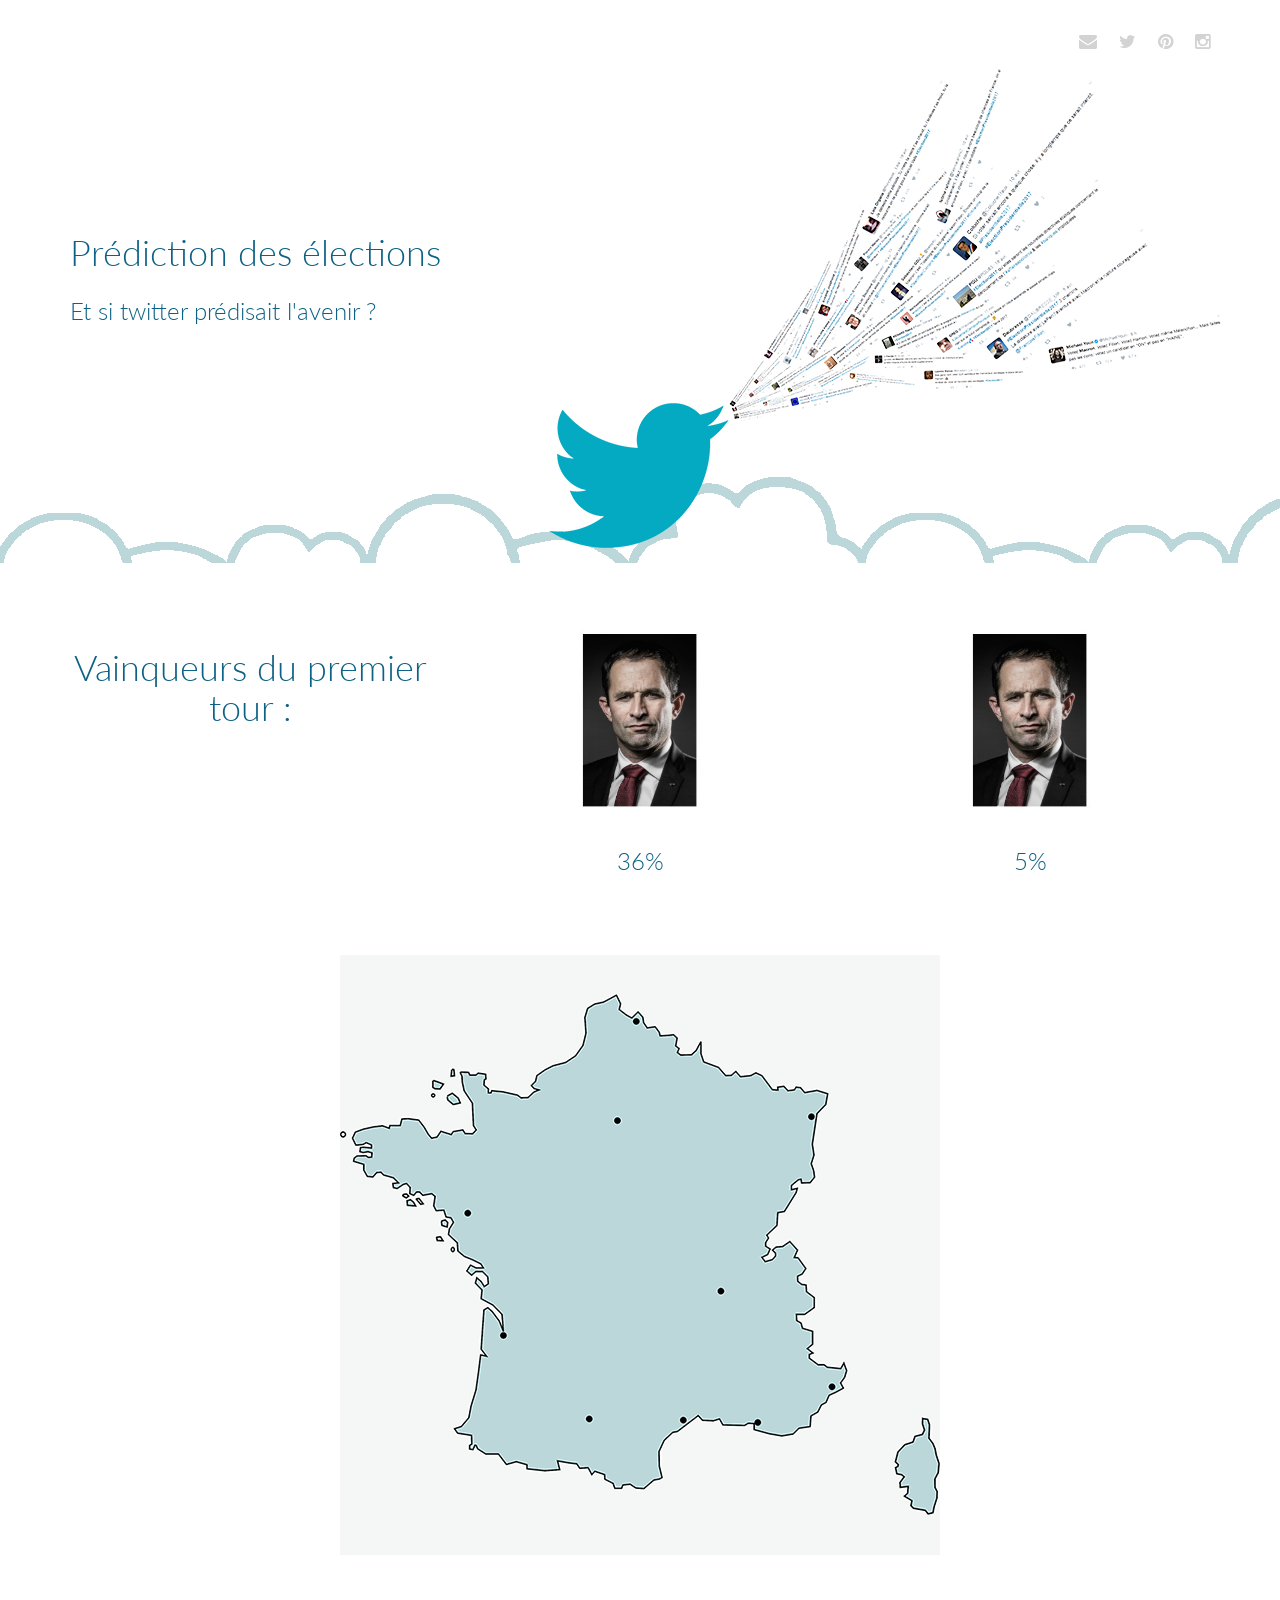
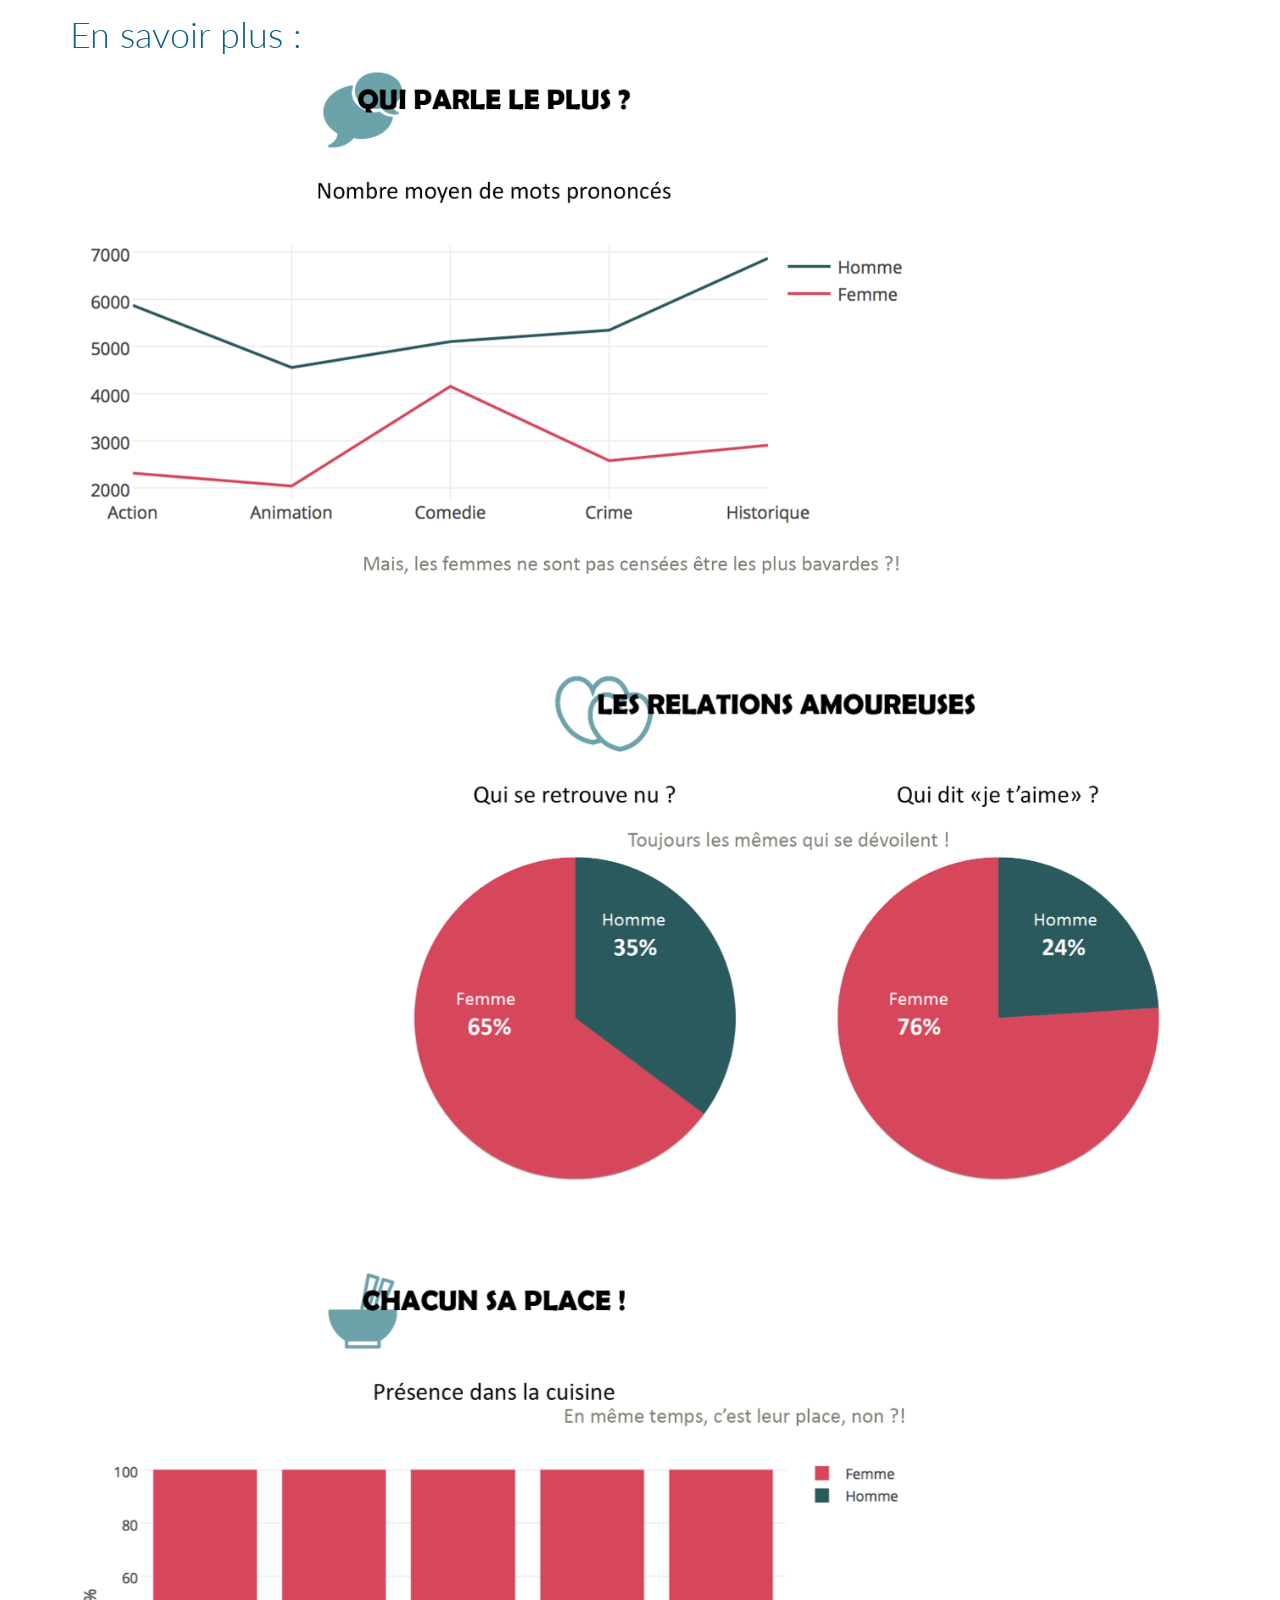
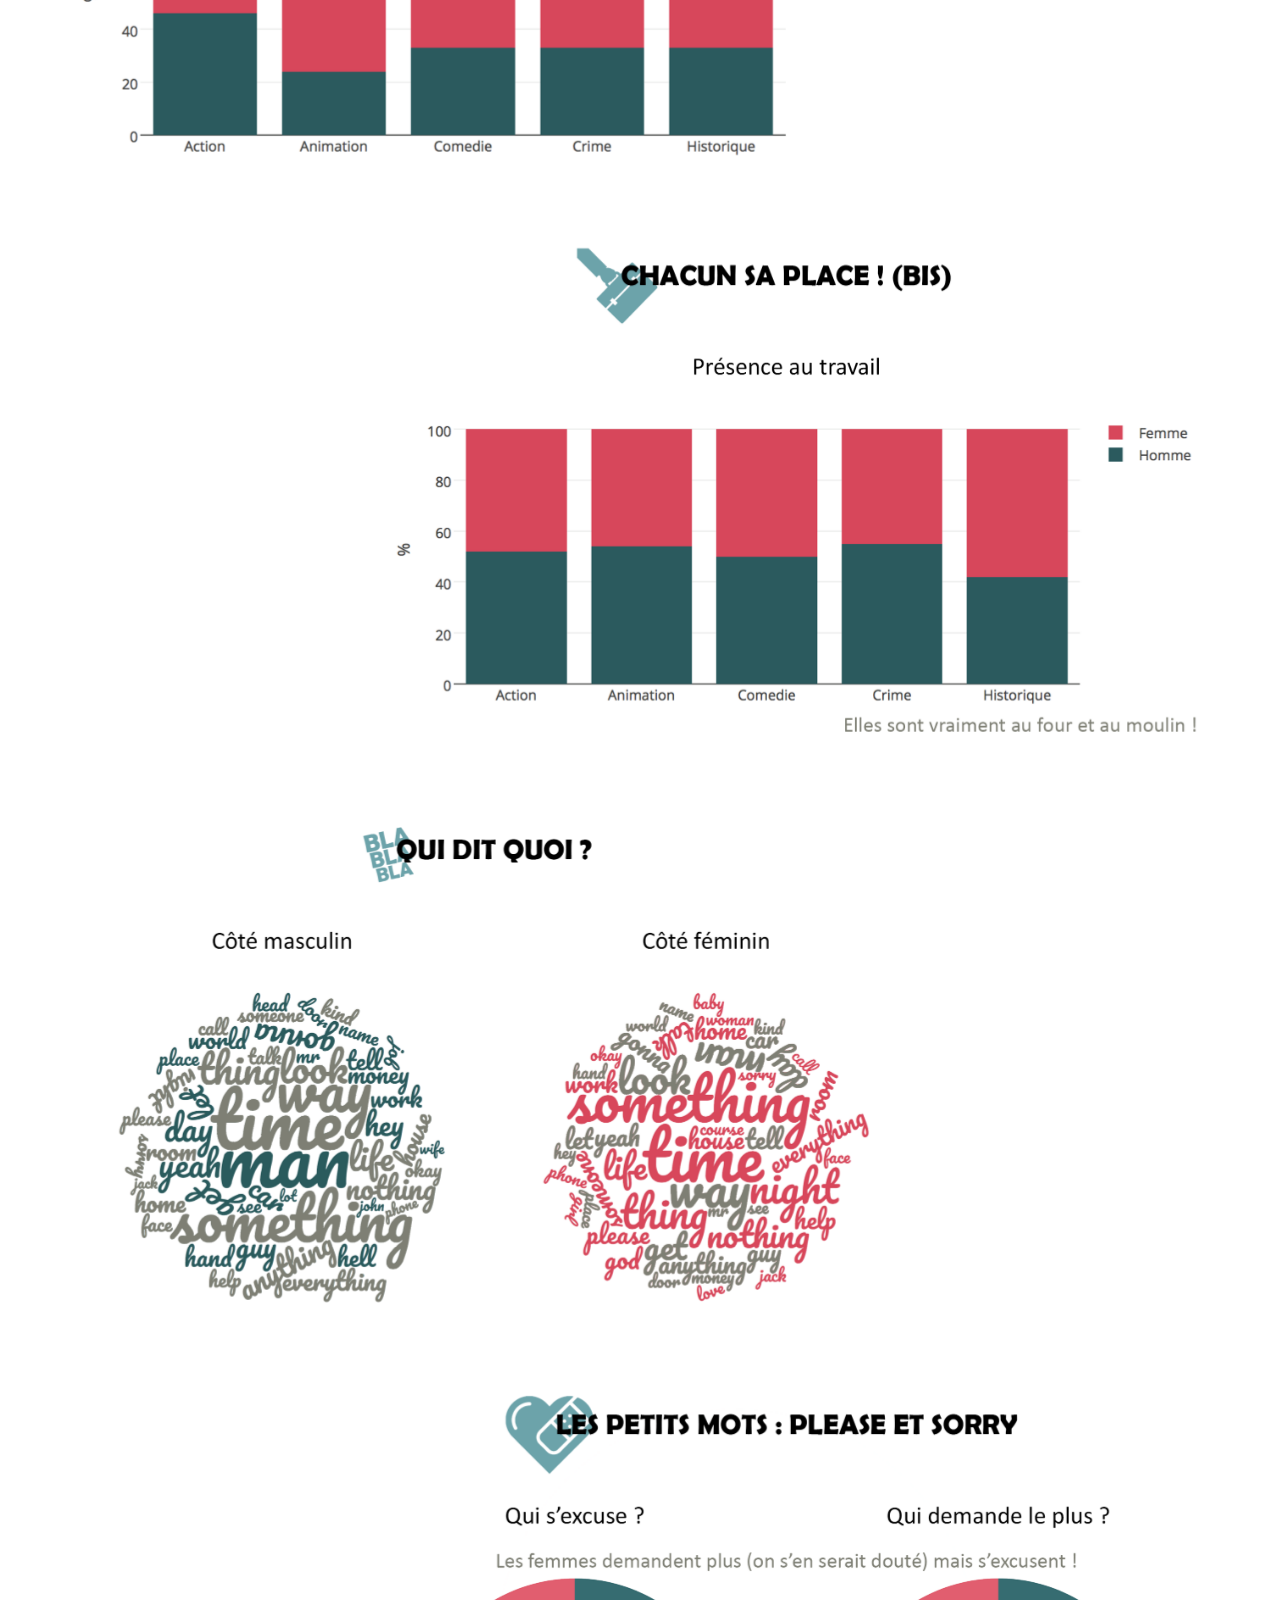
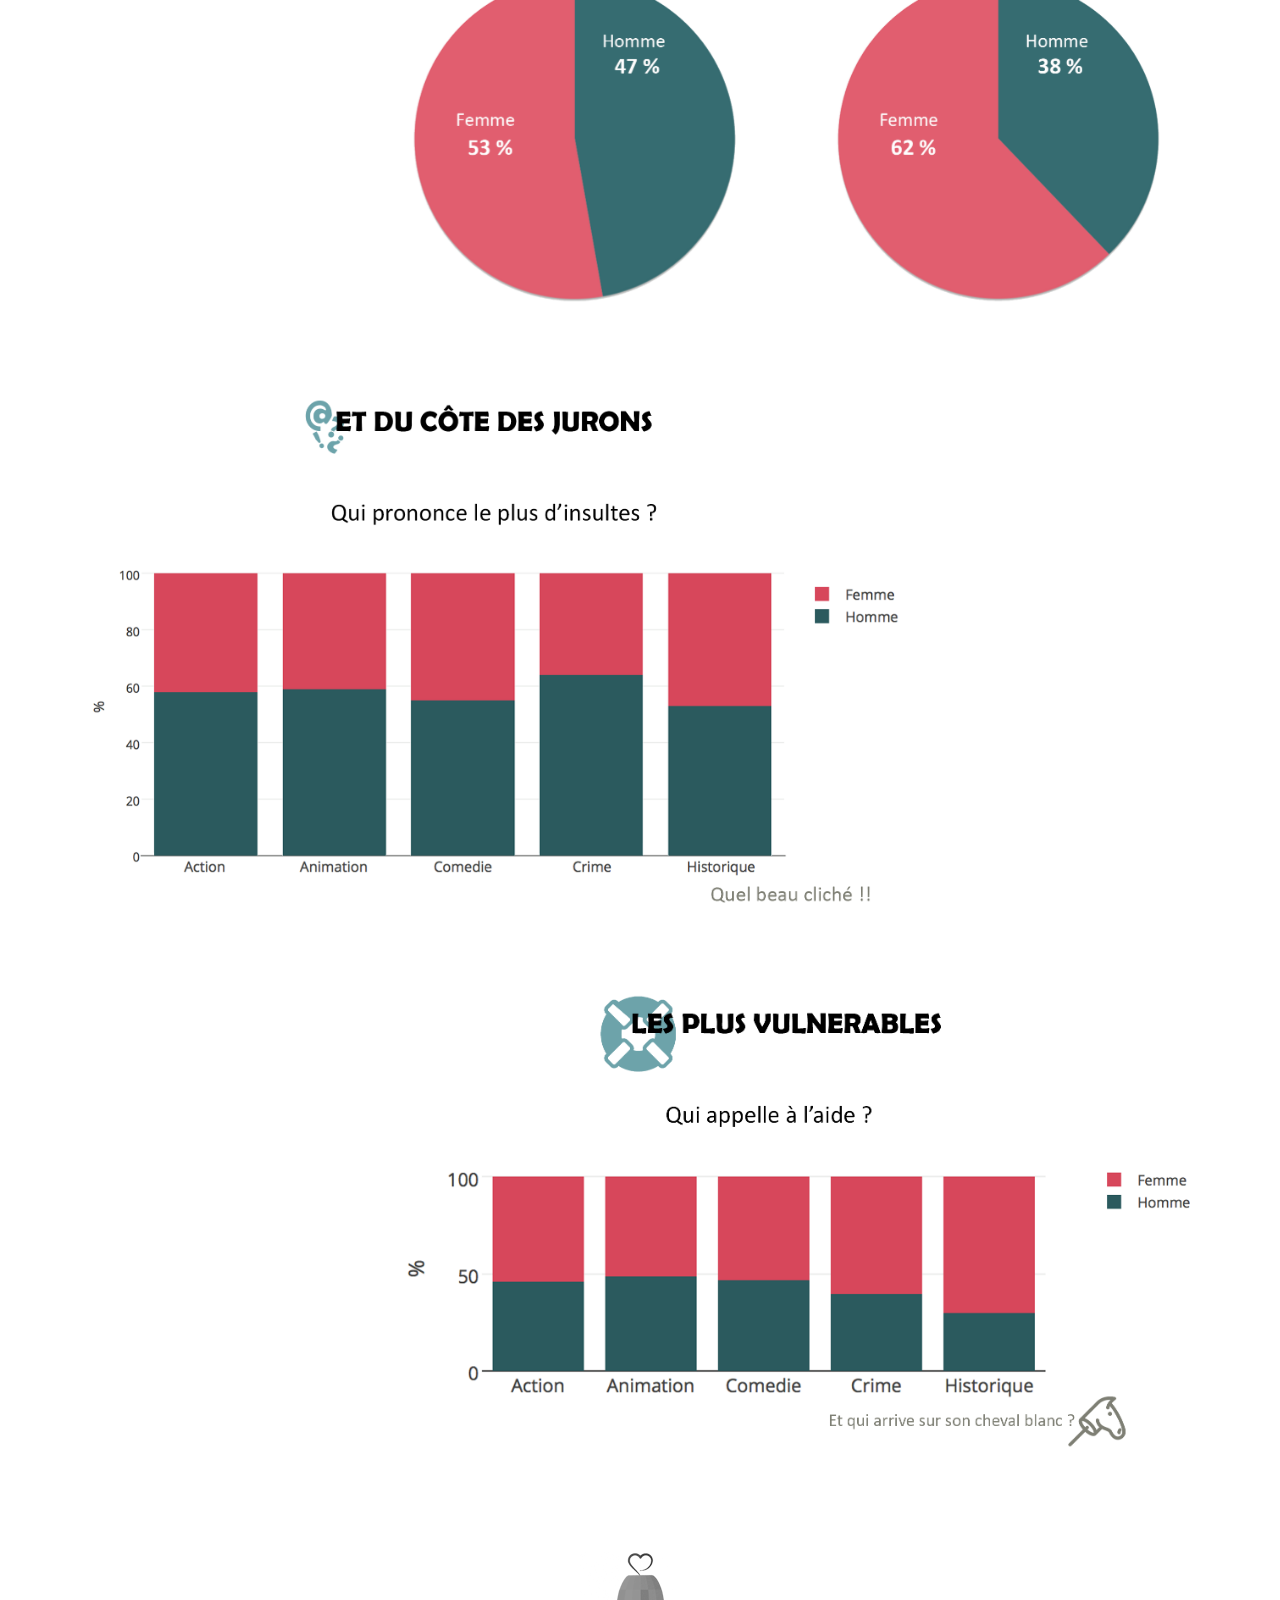
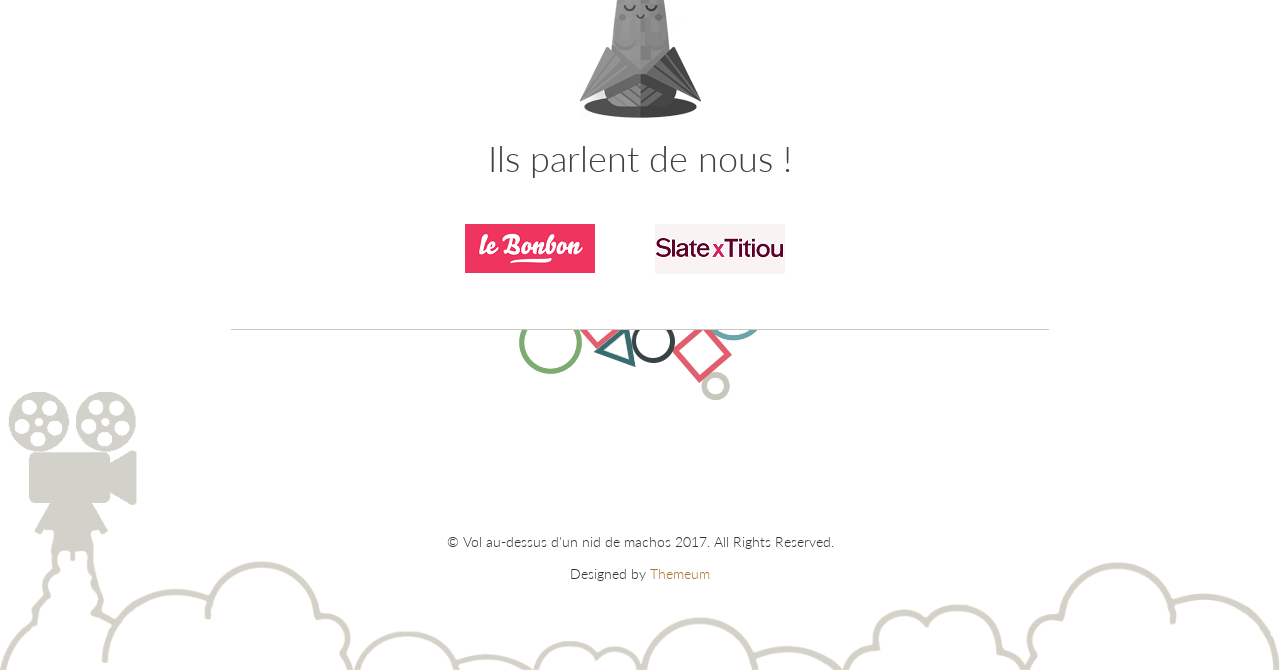
==== v0/Site web/index.html @ 703c54ed "je t'aime" ====
<!DOCTYPE html>
<script>
  (function(i,s,o,g,r,a,m){i['GoogleAnalyticsObject']=r;i[r]=i[r]||function(){
  (i[r].q=i[r].q||[]).push(arguments)},i[r].l=1*new Date();a=s.createElement(o),
  m=s.getElementsByTagName(o)[0];a.async=1;a.src=g;m.parentNode.insertBefore(a,m)
  })(window,document,'script','https://www.google-analytics.com/analytics.js','ga');

  ga('create', 'UA-96600873-1', 'auto');
  ga('send', 'pageview');

</script>

<html lang="en">
<head>
    <meta charset="utf-8">
    <meta name="viewport" content="width=device-width, initial-scale=1.0">
    <title>Vol au-dessus d'un nid de machos</title>
    <link href="css/bootstrap.min.css" rel="stylesheet">
    <link href="css/font-awesome.min.css" rel="stylesheet">
    <link href="css/animate.min.css" rel="stylesheet"> 
    <link href="css/lightbox.css" rel="stylesheet"> 
	<link href="css/main.css" rel="stylesheet">
	<link href="css/responsive.css" rel="stylesheet">
 
    <link rel="shortcut icon" href="images/ico/favicon2.ico">
    <link rel="apple-touch-icon-precomposed" sizes="144x144" href="images/ico/icone144.png">
    <link rel="apple-touch-icon-precomposed" sizes="114x114" href="images/ico/icone114.png">
    <link rel="apple-touch-icon-precomposed" sizes="72x72" href="images/ico/icone72.png">
    <link rel="apple-touch-icon-precomposed" href="images/ico/icone57.png">
</head>

<body>
    <?php include_once("analyticstracking.php") ?>
	<header id="header">
        <div class="container">
            <div class="row">
                <div class="col-sm-12 overflow">
                   <div class="social-icons pull-right">
                        <ul class="nav nav-pills">
                            <li><a href="mailto:volaudessusdunniddemachos@gmail.com"> <i class="fa fa-envelope"></i></a></li>
                            <li><a href="https://twitter.com/VolSurNidMachos"><i class="fa fa-twitter"></i></a></li>
                            <li><a href="https://fr.pinterest.com/volaudessusdunn/sexisme-au-cinéma/"><i class="fa fa-pinterest"></i></a></li>
                            <li><a href="https://www.instagram.com/niddemachos/?hl=fr"><i class="fa fa-instagram"></i></a></li>
                        </ul>
                    </div> 
                </div>
             </div>
        </div>      
        <div class="container">
            <div class="row">
                <div class="col-sm-12 text-center bottom-separator">
                    <!--img src="images/home/logo-titre-bleu.png" class="img-responsive inline" alt=""-->
                </div>
            </div>
        </div>
    </header>
    <!--/#header-->

    <section id="home-slider">
        <div class="container">
            <div class="main-slider">
                <div class="slide-text">
                    <h1>Prédiction des élections</h1>
                    <h2>Et si twitter prédisait l'avenir ?</h2>
                </div>
                <img src="images/home/slider/slide1/tweet.png" class="img-responsive slider-house" alt="slider image">
                <!--img src="images/home/slider/slide1/dialogue150_bleu_moyen_png.png" class="slider-sun" alt="slider image"-->
                <!--img src="images/home/slider/slide1/JBG1.png" class="slider-cycle" alt=""-->
            </div>
        </div>
        <div class="preloader"><i class="fa fa-sun-o fa-spin"></i></div>
    </section>
    <!--/#home-slider-->

    <section id="services">
        <div class="container">
            <div class="row">
                <div class="col-sm-4 text-center padding wow fadeIn" data-wow-duration="1000ms" data-wow-delay="600ms">
                    <div class="single-service">
                    	<h1>Vainqueurs du premier tour :</h1>
                    </div>
                </div>
                <div class="col-sm-4 text-center padding wow fadeIn" data-wow-duration="1000ms" data-wow-delay="600ms">
                    <div class="single-service">
                        <div class="wow scaleIn" data-wow-duration="500ms" data-wow-delay="600ms">
                            <img src="images/home/Hamon.png" alt="">
                        </div>
                        <h2>36%</h2>
                    </div>
                </div>

                <div class="col-sm-4 text-center padding wow fadeIn" data-wow-duration="1000ms" data-wow-delay="300ms">
                    <div class="single-service">
                        <div class="wow scaleIn" data-wow-duration="500ms" data-wow-delay="300ms">
                            <img src="images/home/Hamon.png" alt="">
                        </div>
                        <h2>5%</h2>
                    </div>
                </div>
            </div>
        </div>
    </section>
    <!--/#services-->

    <section id="action" class="responsive">
        <div class="vertical-center">
             <div class="container">
                <div class="row">
                    <div class="action take-tour">
                        <div class="col-sm-7 wow fadeInLeft" data-wow-duration="500ms" data-wow-delay="300ms">
                            <!--h1 class="title">Et ce n'est pas mieux du côté des Disney</h1-->
                        </div>
                        <div class="col-sm-12 text-center bottom-separator">
                            <img src="images/home/france.png" class="img-responsive inline" alt="">
                        </div>
                    </div>
                </div>
            </div>
        </div>
   </section>
    <!--/#action-->

    <section id="features">
        <div class="container">
            <div class="row">
                <div class="single-features">
                    <div class="col-sm-9 wow fadeInLeft" data-wow-duration="500ms" data-wow-delay="300ms">
                        <h1>En savoir plus :</h1>
                        <img src="images/home/graphe2-3.png" class="img-responsive" alt="">
                    </div>
                </div>
                <div class="single-features">
                    <div class="col-sm-9 col-sm-offset-3 align-right wow fadeInRight" data-wow-duration="500ms" data-wow-delay="300ms">
                        <img src="images/home/graphe3-3.png" class="img-responsive" alt="">
                    </div>
                </div>
                <div class="single-features">
                    <div class="col-sm-9 wow fadeInLeft" data-wow-duration="500ms" data-wow-delay="300ms">
                        <img src="images/home/graphe1-3.png" class="img-responsive" alt="">
                    </div>
                </div>
                <div class="single-features">
                    <div class="col-sm-9 col-sm-offset-3 align-right wow fadeInRight" data-wow-duration="500ms" data-wow-delay="300ms">
                        <img src="images/home/graphe5-3.png" class="img-responsive" alt="">
                    </div>
                </div>
                <div class="single-features">
                    <div class="col-sm-9 wow fadeInLeft" data-wow-duration="500ms" data-wow-delay="300ms">
                        <img src="images/home/graphe6-4.png" class="img-responsive" alt="">
                    </div>
                </div>
                <div class="single-features">
                    <div class="col-sm-9 col-sm-offset-3 align-right wow fadeInRight" data-wow-duration="500ms" data-wow-delay="300ms">
                        <img src="images/home/graphe8-3.png" class="img-responsive" alt="">
                    </div>
                </div>
                <div class="single-features">
                    <div class="col-sm-9 wow fadeInLeft" data-wow-duration="500ms" data-wow-delay="300ms">
                        <img src="images/home/graphe7-3.png" class="img-responsive" alt="">
                    </div>
                </div>
                <div class="single-features">
                    <div class="col-sm-9 col-sm-offset-3 align-right wow fadeInRight" data-wow-duration="500ms" data-wow-delay="300ms">
                        <img src="images/home/graphe4-3.png" class="img-responsive" alt="">
                    </div>
                </div>
            </div>
        </div>
    </section>
     <!--/#features-->

    <section id="clients">
        <div class="container">
            <div class="row">
                <div class="col-sm-12">
                    <div class="clients text-center wow fadeInUp" data-wow-duration="500ms" data-wow-delay="300ms">
                        <p><img src="images/home/clients.png" class="img-responsive" alt=""></p>
                        <h1 class="title">Ils parlent de nous !</h1>
                        </div>
                    <div class="clients-logo wow fadeIn" data-wow-duration="1000ms" data-wow-delay="600ms">
                        <div class="col-xs-3 col-sm-2 col-xs-offset-3 col-sm-offset-4">
                            <a href="https://www.lebonbon.fr/paris/societe/decryptage-de-films-quel-est-la-place-des-femmes-dans-le-cinema-7/"><img src="images/home/lebonbon.png" class="img-responsive" alt=""></a>
                        </div>
                        <div class="col-xs-3 col-sm-2 ">
                            <a href="http://mailchi.mp/slate/intentions-de-vote-pige-cons?e=6cb11c5fce"><img src="images/home/slate.png" class="img-responsive" alt=""></a>
                        </div>
                    </div>
                </div>
            </div>
        </div>
     </section>
    <!--/#clients-->

    <footer id="footer">
        <div class="container">
            <div class="row">
                <div class="col-sm-12 text-center bottom-separator">
                    <img src="images/home/under-2.png" class="img-responsive inline" alt="">
                </div>
                <div class="col-sm-12">
                    <div class="copyright-text text-center">
                        <p>&copy; Vol au-dessus d'un nid de machos 2017. All Rights Reserved.</p>
                        <p>Designed by <a target="_blank" href="http://www.themeum.com">Themeum</a></p>
                    </div>
                </div>
            </div>
        </div>
    </footer>
    <!--/#footer-->

    <script type="text/javascript" src="js/jquery.js"></script>
    <script type="text/javascript" src="js/bootstrap.min.js"></script>
    <script type="text/javascript" src="js/lightbox.min.js"></script>
    <script type="text/javascript" src="js/wow.min.js"></script>
    <script type="text/javascript" src="js/main.js"></script>   
</body>
</html>
---- v0/Site web/css/main.css ----
/*
  Theme Name: Triangle
  Theme Uri: http://www.themeum.com
  Author: Themeum
  Author Uri: http://www.themeum.com
  Description: Creative Site Template
  Version: 1.1
  */

  @import url(http://fonts.googleapis.com/css?family=Lato:100,300,400,700);
  @import url(http://fonts.googleapis.com/css?family=Open+Sans:300italic,400italic,600italic,700italic,400,300,600,700);
  @import url(http://fonts.googleapis.com/css?family=Noto+Sans:400,700);

  body {
    background: #fff;
    font-family: 'Lato', sans-serif;
    font-weight: 300;
    font-size: 14px;
    line-height: 22px;scaleIn
    color: #000;
  }

  html {
    height: 100%;
  }


  a{
    color:#a5732a;
  }

  a:hover {
    outline: none;
    text-decoration:none;
    color:#dab074;
  }

  a:focus {
    outline:none;
    outline-offset: 0;
  }

  a {
    -webkit-transition: 300ms;
    -moz-transition: 300ms;
    -o-transition: 300ms;
    transition: 300ms;
  }


  ul {
    list-style: none;
  }

  h1, h2, h3, h4, h5, h6 {
    font-family: 'Lato', sans-serif;
    font-weight: 300;
  }

  h1{
    color: #0D6184;
  }

  h2{
    font-size: 24px;
    color: #0D6184;
  }

  h3{
    font-size: 18px;
  }

  .overflow{
    overflow: hidden;
  }

  .uppercase{
    text-transform: uppercase;
  }

  .btn-common {
    font-size: 14px;
    color: #797979;
    border: 1px solid #dbb075;
    font-family: 'Open Sans', sans-serif;
    font-weight: 300;
    padding: 10px 25px;
  }

  #action .col-sm-9{
    position: absolute;

    top: 0;
    height: 100%;
    right: 0;
  }


  .btn-common:hover, 
  .btn-common:focus{
    outline: none;
    background: none;
    box-shadow: none;
    color: #d29948;
  }

  .align-right{
    text-align: right;
  }

  .inline{
    display: inline-block;
  }

  .padding{
    padding: 65px 0;
  }

  .padding-bottom{
    padding-bottom: 65px;
  }

  .padding-top{
    padding-top: 90px;
  }

  .padding-right{
    padding-right: 80px;
  }

  .padding-left{
    padding-left: 80px;
  }

  .margin-bottom{
    margin-bottom: 35px;
  }

  .carousel-indicators.visible-xs {
    height: 20px;
    margin: 0;
    padding: 0;
    position: absolute;
    top: -35px;
    width: 100%;
    left: 0;
  }

  .carousel-indicators.visible-xs li {
    border-color: #D29948;
    border-width: 2px;
    height: 12px;
    margin: 0 5px 0 0;
    width: 12px;
  }

  .carousel-indicators.visible-xs li.active {
    background: rgba(210, 153, 72, 0.7);
  }




/*************************
*******Header******
**************************/


#header{
  margin-bottom: 0;
  padding: 30px 0 60px 0;
}

#header .navbar-inverse .container{
  position: relative;
}

.search{
  position: absolute;
  top: 20px;
  right: 0;
  z-index: 1;
}

.search i{
  color: #dbb075;
  cursor: pointer;
  position: absolute;
  right: 10px;
  top: 2px;
}

.field-toggle{
  position: relative;
  top: 30px;
  right: 15px;
  display: none;
  height: 50px;
}

.search-form{
  padding-left: 10px;
  height: 40px;
  font-size: 18px;
  color: #818285;
  font-weight: 300;
  outline: none;
  border: 1px solid #dbb075;
  margin-top: 20px;
  border-radius: 4px;
}

.social-icons ul li{
  padding: 0 10px;

}

.social-icons ul li:last-child{
  padding-right: 0;

}

.social-icons ul li a{
  font-size: 18px;
  color: #d3d3d3;
  padding: 0;
}

.social-icons ul li a:hover,
.social-icons ul li a:focus{
  color:#dbb075;
  background: none;
}

#header .navbar {
  background: #fff;
  border: 0;
  margin-bottom: 0;
}

#header .navbar-toggle{
  margin-top: 20px;
}

#header .navbar-brand{
  padding: 0;
  margin-left: 0;
}

#header .navbar-brand h1{
  padding: 0;
  margin: 0;
}

#header .navbar-nav.navbar-right >li:last-child{
  margin-right: 20px;
}

#header .navbar-nav.navbar-right >li a {
  color: #000;
  font-size: 12px;
  padding: 20px;
  text-transform: uppercase;
  font-weight: 300;
}

#header .navbar-inverse .navbar-nav  li.active > a,  
#header .navbar-inverse .navbar-nav  li.active > a:focus, 
#header .navbar-nav.navbar-right li > a:hover,
.navbar-inverse .navbar-nav > .open > a {
  background-color: inherit;
  border: 0;
  color: #d29948;
}

#header .navbar-inverse .navbar-nav  li a:hover{
  color: #d29948;
}


/*Dropdown menu*/

ul.sub-menu {
  display: none;
  list-style: none;
  padding: 0;
  margin: 0;
}

#header .navbar-nav li ul.sub-menu li a {
  color: #818285;
  padding: 5px 0;
  font-size: 13px;
  display: block;
  text-transform: capitalize;
}

#header .navbar-nav li ul.sub-menu li .active{
  background: #fef7ee;
  color: #d29948;
  position: relative;
}

#header .navbar-nav li ul.sub-menu li .active i{
  position: absolute;
  font-size: 56px;
  top: -13px;
  color: #dab074;
}

#header .navbar-nav li ul.sub-menu li .active .fa-angle-right{
  left: -3px;
}

#header .navbar-nav li ul.sub-menu li .active .fa-angle-left{
  right: -3px;
}


#header .navbar-nav li ul.sub-menu li a:hover,
#header .navbar-nav li ul.sub-menu li a:focus{
  background: #fef7ee;
  color: #d29948;
}

.fa-angle-down{
  padding-left: 5px; 
}

.scaleIn {
  -webkit-animation-name: scaleIn;
  animation-name: scaleIn;
}

@-webkit-keyframes scaleIn {
  0% {
    opacity: 0;
    -webkit-transform: scale(0);
    transform: scale(0);
  }

  100% {
    opacity: 1;
    -webkit-transform: scale(1);
    transform: scale(1);
  }
}

@keyframes scaleIn {
  0% {
    opacity: 0;
    -webkit-transform: scale(0);
    -ms-transform: scale(0);
    transform: scale(0);
  }

  100% {
    opacity: 1;
    -webkit-transform: scale(1);
    -ms-transform: scale(1);
    transform: scale(1);
  }
}


/*************************
*******Footer******
**************************/

#footer {
  padding-bottom: 75px;
  background-image: url(../images/home/footer-film-gris.png);
  background-repeat: repeat-x;
  background-position: bottom;
  background-size: contain;
}

#footer h1{
  margin-bottom: 65px;
  margin-top: 36px;
}

#footer .bottom-separator {
  margin-bottom: 60px;
}

#message {
  height: 110px;
  resize: none;
}

.bottom > h2 {
  margin-top: 0;
  margin-bottom: 26px;
}

.bottom .media-body h3 {
  margin-top: 0;
  padding-left: 25px;
}

.bottom .media-body h3 a{
  color: #d99c4e;
}

.testimonial .media{
  margin-top: 0;
  margin-bottom: 25px;
}

.testimonial .media>.pull-left{
  margin-right: 25px;
}

.testimonial .media>.pull-left img{
  margin-top: 6px;
}

.testimonial .media .media-body blockquote{
  padding-left: 25px;
  padding-right: 30px;
  position: relative;
  border-left: 0;
  margin-bottom: 0;
}

.testimonial .media .media-body blockquote:before{
  position: absolute;
  left: 5px;
  top: 8px;
  content: '"';
  font-size: 40px;
  color: #d99c4e;
  font-family: 'Noto Sans', sans-serif;
  transform:rotate(180deg);
  -ms-transform:rotate(180deg); /* IE 9 */
  -webkit-transform: rotate(180deg); /* Opera, Chrome, and Safari */
  line-height: 0;
}

.testimonial .media .media-body blockquote:after{
  position: absolute;
  right: 30px;
  bottom: 14px;
  content: '"';
  font-size: 40px;
  color: #d99c4e;
  font-family: 'Noto Sans', sans-serif;
  line-height: 0;
}

.bottom > address {
  line-height: 22px;
  margin-bottom: 40px;
}

.form-control {
  border: 1px solid #d99c4e;
  font-weight: 300;
  outline: none;
  box-shadow: none;
  height: 40px;
}

.form-control:hover, 
.form-control:focus{
  border-color: #d29948;
  outline: none;
  box-shadow: none;
}

.btn-submit {
  width: 100%;
  background-color: #d89b4e;
  color: #fff;
  font-size: 14px;
  font-weight: 300;
  letter-spacing: 5px;
  text-transform: uppercase;
  border-radius: 3px;
  margin-top: 5px;
  border-bottom: 3px solid #a56617;
  box-shadow: none;
  padding: 10px;
}

.btn-submit:hover, 
.btn-submit:focus{
  color: #fff;
  outline: none;
  box-shadow: none;
  opacity: .8;
}

.copyright-text{
  margin-top: 70px;
}

/*************************
*******Home Page******
**************************/

#home-slider {
  background: url(../images/home/slider-bg.png) 0 100% repeat-x;
  position: relative;
}

#home-slider .main-slider {
  position: relative;
  height: 450px;
}

#home-slider .slide-text{
  position: absolute;
  top: 50px;
  left: 0;
  width: 620px;
}

.animate-in .slide-text {
  -webkit-animation: fadeInLeftBig 700ms cubic-bezier(0.190,1.000,0.220,1.000) 200ms both;
  animation: fadeInLeftBig 700ms cubic-bezier(0.190,1.000,0.220,1.000) 200ms both;
}

#home-slider .slider-house {
  position: absolute;
  right: -100px;
  bottom: 0;
}

.animate-in .slider-house {
  -webkit-animation: fadeInDown 700ms ease-in-out 200ms both;
  animation: fadeInDown 700ms ease-in-out 200ms both;
}

#home-slider .slider-circle1 {
  position: absolute;
  right: 430px;
  bottom: 210px;
}

.animate-in .slider-circle1 {
  -webkit-animation: bounceIn 500ms ease-in-out 900ms both;
  animation: bounceIn 500ms ease-in-out 900ms both;
}

#home-slider .slider-circle2 {
  position: absolute;
  right: 420px;
  bottom: 245px;
}

.animate-in .slider-circle2 {
  -webkit-animation: bounceIn 500ms ease-in-out 1100ms both;
  animation: bounceIn 500ms ease-in-out 1100ms both;
}

#home-slider .slider-cloud1 {
  position: absolute;
  right: 0px;
  bottom: 250px;
}

.animate-in .slider-cloud1 {
  -webkit-animation: bounceIn 500ms ease-in-out 1300ms both;
  animation: bounceIn 500ms ease-in-out 1300ms both;
}

#home-slider .slider-cloud2 {
  position: absolute;
  right: 0px;
  bottom: 330px;
}

.animate-in .slider-cloud2 {
  -webkit-animation: bounceIn 900ms ease-in-out 1500ms both;
  animation: bounceIn 500ms ease-in-out 1500ms both;
}

#home-slider .slider-cloud3 {
  position: absolute;
  right: 75px;
  bottom: 300px;
}

.animate-in .slider-cloud3 {
  -webkit-animation: bounceIn 500ms ease-in-out 1700ms both;
  animation: bounceIn 500ms ease-in-out 1700ms both;
}

#home-slider .slider-sun {
  position: absolute;
  right: 250px;
  bottom: 230px;
}

.animate-in .slider-sun {
  -webkit-animation: bounceIn 800ms ease-in-out 1900ms both;
  animation: bounceIn 800ms ease-in-out 1900ms both;
}

#home-slider .slider-cycle {
  position: absolute;
  right: 300px;
  bottom: 0;
}

.animate-in .slider-cycle {
  -webkit-animation: slideInLeft 4000ms cubic-bezier(0.190,1.000,0.220,1.000) 200ms both;
  animation: slideInLeft 4000ms cubic-bezier(0.190,1.000,0.220,1.000) 200ms both;
}

#home-slider h1{
  margin-top: 70px;
  margin-bottom: 25px;
}

#home-slider .btn-common {
  margin-top: 20px;
}

#home-slider .preloader {
  position: absolute;
  left: 0;
  top: 0;
  bottom: 0;
  right: 0;
  background: #fafafa;
  text-align: center;
}

#home-slider .preloader > i {
  font-size: 48px;
  height: 48px;
  line-height: 48px;
  color: #dbb075;
  position: absolute;
  left: 50%;
  margin-left: -24px;
  top: 50%;
  margin-top: -24px;
}

#services .main-services {
  position: relative;
  height: 450px;
}

#services .services-text{
  position: absolute;
  top: 50px;
  left: 0;
  width: 700px;
}

.animate-in .services-text {
  -webkit-animation: fadeInLeftBig 700ms cubic-bezier(0.190,1.000,0.220,1.000) 200ms both;
  animation: fadeInLeftBig 700ms cubic-bezier(0.190,1.000,0.220,1.000) 200ms both;
}

#action, 
#page-breadcrumb {
  background-image: url(../images/home/tour-bg-2.png);
  background-repeat: repeat-x;
  height: 155px;
  background-position: center;
  display: table;
  position: static;
  width: 100%;
}


.vertical-center{
  display: table-cell;
  vertical-align: middle;
  width: 100%;
  position: statice;
}


.sun{
  background-image: url(../images/home/tour-icon1.png);
  background-repeat: no-repeat;
  background-position: 100% bottom;
}


.single-service{
  overflow: hidden;
  display: block;
}

.single-service img {
  margin-bottom: 35px;
}

.single-service .fold {
  margin-bottom: 35px;
}

.single-service h2 {
  margin-top: 0;
  margin-bottom: 15px;
}

.single-service p {
  padding: 0 48px;
}

.action h1{
  margin-top: 0;
}

.action p{
  font-size: 18px;
  margin-bottom: 0;
  font-weight: 300;
}

.action .btn-common{
  margin-top: 55px;
  float: left;
}

.title {
  color: #404040;
  font-weight: 300;
}

.single-features {
  overflow: hidden;
  padding-top: 40px;
  padding-bottom: 40px;
}

.single-features:last-child {
  padding-bottom: 95px;
}

.single-features h2{
  margin-bottom: 15px;
}

#clients{
  padding-bottom: 45px;
}

.clients {
  margin-bottom: 45px;
}

.clients img {
  display: inline-block;
}

.clients-logo {
  overflow: hidden;
  margin-bottom: 10px;
}



/*************************
*******About Us Page******
**************************/

#action , 
#page-breadcrumb{
  position: relative;
}

#team {
  padding: 85px 0;
}

#team-carousel {
  margin-top: 80px;
}

#company-information .padding-top{
  padding-top: 105px;
  
}

.single-service img {
  height: 185px;
}

.tour-button {
  background-image: url(../images/home/cendrillon-2.png);
  height: 100%;
  background-repeat: no-repeat;
  position: absolute;
  width: 100%;
  left: 0;
  background-position: 300px 4px;
}

.team-single {
  position: relative;
}

.person-thumb {
  position: relative;
}

.social-profile {
  background: none repeat scroll 0 0 rgba(137, 97, 46, 0.8);
  display: none;
  height: 100%;
  position: absolute;
  text-align: center;
  top: 0;
  -webkit-transition: all 0.9s ease;
  -moz-transition: all 0.9s ease;
  -ms-transition: all 0.9s ease;
  -o-transition: all 0.9s ease;
  transition: all 0.9s ease;
  width: 100%;
}

.team-single:hover .social-profile{
  display: block;
  -webkit-animation: fadeInUp 400ms;
  animation: fadeInUp 400ms;
  -webkit-transition: all 0.9s ease;
  -moz-transition: all 0.9s ease;
  -ms-transition: all 0.9s ease;
  -o-transition: all 0.9s ease;
  transition: all 0.9s ease;
}

.social-profile .nav-pills {
  display: inline-block;
  margin-top: -26px;
  padding: 0;
  position: relative;
  top: 50%;
}

.social-profile .nav-pills li {
  display: inline-block;
  margin: 0 5px;
}

.social-profile .nav-pills li a {
  color: #fff;
  border: 1px solid #fff;
  width: 40px;
  height: 40px;
  line-height: 40px;
  text-align: center;
  padding: 0;
  border-radius: 40px;
  -webkit-transition: all 0.9s ease;
  transition: all 0.9s ease;
}

.social-profile .nav-pills li a:hover {
  color: #89612e;
  border-color: #89612e;
}

.person-info h2 {
  font-weight: 300;
  margin-bottom: 5px;
}

.person-info h3 {
  font-size: 16px;
  color: #686868;
  font-weight: 300;
  margin-top: 0;
  margin-bottom: 0;
}

.team-carousel-control {
  position: absolute;
  top: 36%;
  width: 13px;
  height: 16px;
  text-indent: -9999999px;
  -webkit-transition: all 0.9s ease;
  -moz-transition: all 0.9s ease;
  -ms-transition: all 0.9s ease;
  -o-transition: all 0.9s ease;
  transition: all 0.9s ease;
}

.right.team-carousel-control {
  right: -50px;
  background-image: url(../images/aboutus/right.png);
}

.left.team-carousel-control {
  left: -50px;
  background-image: url(../images/aboutus/left.png);
}

.team-carousel-control:hover{
  background-position: 0 -18px;
  -webkit-transition: all 0.5s ease 0s;
  -moz-transition: all 0.5s ease 0s;
  -ms-transition: all 0.5s ease 0s;
  -o-transition: all 0.5s ease 0s;
  transition:  all 0.5s ease 0s;
}

.count h1{
  font-size: 60px;
  color: #dab074;
}

.count h3{
  font-size: 16px;
}

.progress .progress-bar.six-sec-ease-in-out {
  -webkit-transition: width 1s ease-in-out;
  -moz-transition: width 1s ease-in-out;
  -ms-transition: width 1s ease-in-out;
  -o-transition: width 1s ease-in-out;
  transition:  width 1s ease-in-out;
}

.top-zero{
  margin-top: 0;
}

h3.top-zero{
  font-size: 20px;
}

#company-information .about-us h2{
  margin-bottom: 45px;
}

.single-skill h3{
  font-size: 16px;
}

.progress{
  height: 30px;
  box-shadow: none;
  -webkit-box-shadow: none;
}

.progress-bar{
  line-height: 30px;
  box-shadow: none;
  -webkit-box-shadow: none;
}

.progress-bar.progress-bar-primary{
  background: #dab074;
}



/*************************
*******Service Page******
**************************/
#recent-projects{
  padding: 85px 0;
}

.recent-projects .team-single{
  height: 355px;
}

.recent-projects p.padding-bottom{
  padding-bottom: 50px;
}

.choose{
  padding-top: 30px;
}

#company-information.choose .padding-top{
  padding-top: 78px;
}

#company-information h2{
  margin-bottom: 25px;
  margin-top: 0;
}

ul.elements{
  list-style: none;
  padding: 0;
  margin: 20px 0 0 0;
}

ul.elements li{
  margin: 6px 0;
}

ul.elements li > i{
  color: #d29948;
  display: inline-block;
  margin-right: 10px;
}

#company-information h1.margin-bottom{
  margin-bottom: 26px;
}

/*************************
*******Portfolio Default**
**************************/
.portfolio-single {
  position: relative;
}

.portfolio-thumb {
  position: relative;
}

.portfolio-thumb img {
  width: 100%;
}

.portfolio-single:hover .portfolio-view{
  display: block;
  -webkit-animation: fadeInUp 400ms;
  animation: fadeInUp 400ms;
}

#portfolio .row{
  margin-left: -10px;
  margin-right: -10px;
}

.portfolio-view{
  display: none;
  position: absolute;
  top: 0;
  height: 100%;
  background: rgba(137, 97, 46, 0.8);
  width: 100%;
  text-align: center;  
}

.portfolio-view .nav-pills {
  padding: 0;
  display: inline-block;
  margin-top: -26px;
  top: 50%;
  position: relative;
}

.portfolio-view .nav-pills li {
  display: inline-block;
  margin: 0 5px;
}

.portfolio-view .nav-pills li a {
  color: #fff;
  border: 1px solid #fff;
  width: 40px;
  height: 40px;
  line-height: 38px;
  text-align: center;
  padding: 0;
  border-radius: 40px;
  -webkit-animation: scaleIn 400ms linear 100ms both;
  animation: scaleIn 400ms linear 100ms both;
  -webkit-transition: all 0.9s ease;
  transition: all 0.9s ease;
}

.portfolio-view .nav-pills li a:hover {
  color: #89612e;
  border-color: #89612e;
  -webkit-transition: all 0.9s ease;
  transition: all 0.9s ease;
}

.portfolio-info {
  overflow: hidden;
  margin-bottom: 30px;
}

.portfolio-info h2 {
  font-size: 18px;
  margin: 15px 0 0;
}

.portfolio-filter {
  margin: 80px 0;
  padding: 0;
}

.portfolio-filter li {
  display: inline-block;
  position: relative;
}

.portfolio-filter li a {
  border-radius: 0;
  color: #686868;
  font-size: 18px;
  font-weight: 300;
  padding: 0 25px;
  text-transform: capitalize;
  border: none;
}

.portfolio-filter li .active{
  background: transparent;
  box-shadow: none;
  -webkit-box-shadow: none;
}

.portfolio-filter li a:hover, 
.portfolio-filter li a:focus,
.portfolio-filter li a.active {
  background: transparent;
  box-shadow: none;
  -webkit-box-shadow: none;
}

.portfolio-filter li a.active:before{
  position: absolute;

  content: "";
  left: 0;
  width: 13px;
  height: 16px;
  background: url(../images/portfolio/icon.png);
  top: 5px;
}

.portfolio-pagination{
  text-align: center;
  
  padding-top: 40px;
  padding-bottom: 90px;
}

.pagination li{
  display: inline-block;
  margin: 0 10px;
}

.pagination li a{
  color: #000;
  padding: 5px 10px;
  border-radius: 5px;
  border: 1px solid #fff;
}

.pagination li:first-child a{
  background: url(../images/portfolio/left.png);
  background-repeat: no-repeat;
  text-indent: -999999999px;
  background-position: center top 10px;
  width: 32px;
  height: 36px;
  border: none;
  -webkit-transition: 300ms;
  transition: 300ms;
}

.pagination li:first-child a:hover{
  background: url(../images/portfolio/left.png);
  background-position: center top -37px;
  background-repeat: no-repeat;
  -webkit-transition: 300ms;
  transition: 300ms;
}

.pagination li:last-child a{
  background: url(../images/portfolio/right.png);
  background-repeat: no-repeat;
  text-indent: -999999999px;
  background-position: center top 10px;
  width: 32px;
  height: 36px;
  border: none;
  -webkit-transition: 300ms;
  transition: 300ms;
}

.pagination li:last-child a:hover{
  background: url(../images/portfolio/right.png);
  background-position: center top -37px;
  background-repeat: no-repeat;
  -webkit-transition: 300ms;
  transition: 300ms;
}

.pagination li a:hover,
.pagination .active a,
.pagination .active a:hover,
.pagination .active a:focus{
  background: none;
  border-color: #cc9b59;
  color: #cc9b59;
}


/*****************************
Portfolio with right sidebar
*****************************/

.sidebar h3 {
  color: #404040;
  margin-top: 0;
  border-bottom: 3px solid #ececec;
  margin-bottom: 6px;
  padding-bottom: 8px;
}

.sidebar-item{
  margin-bottom: 48px;
}

.categories .navbar-stacked li {
  border-bottom: 1px solid #ececec;
}

.categories .navbar-stacked li:last-child {
  border-bottom: 0px solid #ececec;
}

.categories .navbar-stacked li a {
  font-size: 16px;
  color: #6a6a6a;
  padding: 8px 0;
  padding-left: 0;
}

.categories .navbar-stacked li a:hover{
  background: none;
  margin-left: 20px;
  color: #dab074;
  opacity: 1;
}

.categories .navbar-stacked li.active a{
  color: #dab074;
  padding-left: 20px;
}

.categories .navbar-stacked li.active a:before{
  position: absolute;
  content: "";
  border-color: transparent transparent transparent #dab074;
  border-width: 8px;
  border-style: solid;
  left: 0;
  top: 13px;
  margin-top: 0;
  z-index: 0;
  transition: all 0.3s ease 0s;
  -webkit-transition: all 0.3s ease 0s;
}

.categories .navbar-stacked li.active a:after {
  position: absolute;
  content: "";
  border-color: transparent transparent transparent #fff;
  border-width: 6px;
  border-style: solid;
  left: 0px;
  top: 15px;
  margin-top: 0;
  z-index: 1;
  transition: all 0.3s ease 0s;
  -webkit-transition: all 0.3s ease 0s;
}

.sidebar-item .media{
  border-bottom: 1px solid #ececec;
  padding-bottom: 10px;
  padding-top: 21px;
  margin-top: 0;
  transition: all 0.3s ease 0s;
  -webkit-transition: all 0.3s ease 0s;
}

.sidebar-item .media:last-child{
  border-bottom: 0px solid #ececec;  
  padding-bottom: 0; 
}

.sidebar-item .media:hover{
  border-left: 2px solid #dab074;
  padding-left: 5px;
  transition: all 0.3s ease 0s;
  -webkit-transition: all 0.3s ease 0s;
}

.sidebar-item .media:hover.media .media-body h4 a{
  color: #dab074;
  transition: all 0.3s ease 0s;
  -webkit-transition: all 0.3s ease 0s;
}

.sidebar-item .media .media-body h4 {
  margin-top: 0;
  margin-bottom: 8px;
}

.sidebar-item .media .media-body h4 a{
  color: #7d7d7d;
  font-size: 16px;
}

.sidebar-item .media .media-body p {
  color: #b4b4b4;
  font-size: 12px;
}

.tag-cloud .nav-pills{
  margin-top: 16px;
}

.tag-cloud .nav-pills li{
  margin: 0;
  margin-top: 6px;
  margin-right: 4px;
}

.tag-cloud .nav-pills li a{
  font-size: 14px;
  font-weight: 300;
  padding: 5px 15px;
  background: #bbbbbb;
  color: #fff;
  border-radius: 3px;
}

.tag-cloud .nav-pills li a:hover{
  background: #dab074;
}

.popular ul.gallery {
  margin: 0;
  padding: 0;
  list-style: none;
  margin: 10px -8px;
}

.popular ul.gallery li {
  display: block;
  width: 33.33%;
  float: left;
  padding: 8px;
}

.popular ul.gallery li a {
  display: block;
}

.popular ul.gallery li a img {
  width: 100%;
  transition: border-radius 300ms ease-in;
  -webkit-transition: border-radius 300ms ease-in;
}

.popular ul.gallery li a img:hover {
  border-radius: 60px;
}

/* Start: Recommended Isotope styles */

/**** Isotope Filtering ****/
.isotope-item {
  z-index: 2;
}

.isotope-hidden.isotope-item {
  pointer-events: none;
  z-index: 1;
}

/**** Isotope CSS3 transitions ****/

.isotope,
.isotope .isotope-item {
  -webkit-transition-duration: 0.8s;
  -moz-transition-duration: 0.8s;
  -ms-transition-duration: 0.8s;
  -o-transition-duration: 0.8s;
  transition-duration: 0.8s;
}

.isotope {
  -webkit-transition-property: height, width;
  -moz-transition-property: height, width;
  -ms-transition-property: height, width;
  -o-transition-property: height, width;
  transition-property: height, width;
}

.isotope .isotope-item {
  -webkit-transition-property: -webkit-transform, opacity;
  -moz-transition-property: -moz-transform, opacity;
  -ms-transition-property: -ms-transform, opacity;
  -o-transition-property: -o-transform, opacity;
  transition-property: transform, opacity;
}

/**** disabling Isotope CSS3 transitions ****/
.isotope.no-transition,
.isotope.no-transition .isotope-item,
.isotope .isotope-item.no-transition {
  -webkit-transition-duration: 0s;
  -moz-transition-duration: 0s;
  -ms-transition-duration: 0s;
  -o-transition-duration: 0s;
  transition-duration: 0s;
}





/*****************************
Blog Default
*****************************/

.single-blog.timeline {
  background: #FFFFFF;
  border: 1px solid #EEEEEE;
  border-bottom: 0;
  position: relative;
  padding-bottom: 0;
}

.timeline .post-content {
  padding: 20px 20px 0;
}

.post-thumb{
  margin: -1px -1px 0;
  position: relative;
  overflow: hidden;
}

.timeline .post-thumb img {
  width: 100%;
}

.post-thumb iframe{
  width: 100%;
  min-height: 270px;
  border: 0;
}

.post-overlay{
  position: absolute;
  top: 50%;
  display: none;
  width: 94px;
  height: 140px;
  margin-top: -70px;
  overflow: hidden;
}

.post-overlay span{
  position: absolute;
  left: 50%;
  bottom: 0; 
  margin-left: -60px;
  -webkit-animation: fadeInUp 400ms;
  animation: fadeInUp 400ms;
  z-index: 9;
}

.post-overlay span:before{
  position: absolute;
  bottom: 0;
  border-style: solid;
  border-width: 60px;
  content: "";
  border-color: transparent transparent #dab074 transparent;
  z-index: -1;
  cursor: initial;
}

.post-overlay span a{
  font-size: 30px;
  color: #fff;
  background: transparent;
  padding: 0; 
  margin-left: 50px;
}

.single-blog:hover .post-overlay{
  display: block;
  -webkit-animation: fadeIn 300ms;
  animation: fadeIn 300ms;
}

.timeline-divider{
  position: relative;
  padding-top: 50px;
}

.timeline-divider:before{
  position: absolute;
  top: 0;
  content: "";
  border-left-style: solid;
  border-left-width: 1px;
  height: 100%;
  border-left-color: #dab074;
  left: 50%;
  margin-left: -2px;
}

.timeline-blog .col-sm-6.padding-top{
  padding-top: 70px;
}

.post-content{
  padding: 20px 0;
}

.timeline-date .btn-common{
  font-size: 18px;
  color: #4a4a4a;
  font-weight: 300;
  border-radius: 0;
  padding: 17px 40px;
}

.arrow-right{
  position: relative;
}

.arrow-right:after{
  position: absolute;
  right: 1px;
  content: "";
  top: 15px;
  background: url(../images/blog/left.png);
  width: 43px;
  height: 54px;
}

.arrow-left{
  position: relative;
}

.arrow-left:before{
  position: absolute;
  left: -2px;
  content: "";
  top: 86px;
  background: url(../images/blog/right.png);
  width: 43px;
  height: 54px;
}

.post-title {
  margin-top: 0;
}

.post-title a,
.comments-number a{
  color: #686868;
}

.post-title a:hover,
.comments-number a:hover{
  color: #dab074;
}

.post-content .post-author{
  margin-top: 0;
  
}

.post-content  .post-author a{
  font-weight: 300;
  font-size: 14px;
}

a.read-more{
  color: #a5732a;
  font-weight: 300;
}

a.read-more:hover{
  opacity: .8;
}

.post-bottom{
  border-top: 1px solid #eeeeee;
  padding-top: 10px;
  margin-top: 20px;
  margin: 20px -20px 0;
  padding: 20px 20px 0;
}


/*****************************
Blog with right sidebar
*****************************/

.single-blog{
  padding-bottom: 30px;
}

.single-blog .post-bottom{
  border-bottom: 1px solid #eeeeee;
  padding-top: 10px;
  padding-bottom: 10px;
}

.single-blog .post-overlay span{
  left: 0;
  top: 0;
  margin-left: 0;
  width: 94px;
  height: 140px;
  background: url(../images/blog/blog-arrow.png);
  -webkit-animation: fadeInLeft 400ms;
  animation: fadeInLeft 400ms;
}

.single-blog .post-overlay span a{
  margin-left: 8px;
  font-weight: 700;
  font-size: 36px;
  line-height: 18px;
  position: absolute;
  top: 50px;
}

.single-blog .post-overlay span a small{
  font-size: 16px;
  font-weight: 300;
  margin-left: 5px;
}

.single-blog .post-overlay span:before{
  border-color: transparent;
  border-width: 0;
}

.post-nav{
  margin:0;
  padding: 0;
}

.post-nav li a{
  padding: 0;
  text-align: left;
}

.post-nav li a i{
  color: #dab074;
  margin-right: 8px;
}

.post-nav li a:hover{
  background: none;
}

.blog-padding-right{
  padding-right:35px;
}

.blog-pagination {
  text-align: center;
  padding-top: 10px;
  padding-bottom: 55px;
}

/*****************************
Blog with right sidebar
*****************************/

.masonery_area .single-blog{}
.masonery_area .single-blog .post-thumb{
  height: auto;
}

.masonery_area .single-blog .post-title{
  margin-top: 5px;
}

.masonery_area .single-blog .post-title a{
  font-size: 20px;
}

.masonery_area .single-blog .post-thumb img{
  height:auto;
}

.masonery_area .single-blog .post-bottom{
  border-top:0;
  padding-top:0;
  margin-top:15px;
}



/*****************************
Blog Details
*****************************/

.navbar-nav.post-nav li{
  margin-right: 60px;
}

.single-blog.blog-details .post-content{
  padding-top: 30px;
}

.single-blog.blog-details .post-bottom{
  margin-top: 55px;
}

.single-blog-wrapper{
  position: relative;
}

.blog-share{
  margin-top: 40px;
  display: inline-block;
  padding: 0;
}

span.stMainServices,
span.stButton_gradient, 
.stButton .chicklets{
  height:24px !important;
}

.author-profile.padding{
  padding-top:50px;
}

.author-profile .col-sm-2 img{
  width: 100%;
  border-left: 3px solid #dab074;
}

.author-profile h3{
  margin-top:0;
  color: #3a424c;
}

.author-profile p{
  color: #3a424c;
  font-weight: 400;
}

.author-profile span a{
  color: #a5732a;
}

.response-area{
  border-bottom: 0;
}

.response-area h2{
  margin-top: 0;
  
  margin-bottom: 0;
  border-bottom: 0;
  padding-bottom: 20px;
}

.post-comment{
  padding-left: 70px;
  padding-top: 36px;
  border-top: 1px solid #f1e8dd;
}

.post-comment .pull-left img{
  margin-right: 60px;
  border-left: 3px solid #dab074;
}

.post-comment .media-body{
  padding-top: 6px;
  border-bottom: 0;
  padding-bottom: 50px;
}

.post-comment .media-body p{
  margin-top:10px;
}

.post-comment .media-body span i{
  color: #a5732a;
  margin-right: 10px;
}

.post-comment .media-body span a{
  color: #a5732a;
  font-weight: 700;
}

.post-comment .media-body .post-nav li a{
  font-weight: 300;
}

.parrent .media-list{
  margin-left: 190px;
}

.parrent .post-comment{
  padding-left: 0;
  margin-left: 70px;
}


/****************************
********* Contact Us*********
*****************************/
#map-section {
  margin-top: 50px;
  margin-bottom: 50px;
  position: relative;
}

#gmap {
  height: 350px;
}

.get-in-touch img {
  margin-top: 35px;
  margin-bottom: 32px;
}

.get-in-touch p {
  font-size: 18px;
  font-weight: 300;
}

#map-section .contact-info {
  position: absolute;
  background-color: #fff;
  right: 0;
  top: 0;
  width: 33%;
  height: 100%;
  padding:25px 50px;
  opacity: 0.9
}

#map-section .contact-info h2, 
#map-section address a:hover {
  color: #a5732a
}

#contact-form #message{
  resize:none;
}

#contact-form .btn-submit {
  width: 28%;
  margin: 5px auto;
}

.corporate-info .corporate-address {
  background-image: url("../images/contact-bg.png");
  background-position: left top;
  background-repeat: no-repeat;
  overflow: hidden;
  padding-bottom: 50px;
}

.corporate-info .corporate-address address {
  background-image: url("../images/icon-map.png");
  background-position: left top;
  background-repeat: no-repeat;
  padding-left: 40px;
}


/****************************
****** Price-table CSS*******
*****************************/

#price-table {
  margin-top: 88px;
  margin-bottom: 90px;
}

.single-price ul {
  padding: 0;
  margin: 0;
  list-style: none;
}

.table-heading {
  background-color: transparent !important;
  color: #FFFFFF !important;
  overflow: hidden;
  padding: 0 !important;
  text-align: center;
}

.single-price .plan-name { 
  background-color: #D4D4D4;
  color: #696969;
  font-size: 20px;
  margin-bottom: 0;
  padding: 10px 0;
  text-transform: capitalize;
}

.single-price .plan-price { 
  color: #696969;
  float: none;
  font-size: 14px;
  height: 110px;
  margin-bottom: 15px;
  overflow: hidden;
  position: relative;
  z-index: 5;
  padding-top: 15px;
}


.plan-price .dollar-sign {
  font-size: 18px;
}

.plan-price .price {
  font-size: 24px;
}

.plan-price .month {
  display: block;
  margin-top: -6px;
}

.single-price .plan-price:after {
  border-color: #c4c4c4 transparent transparent;
  border-style: solid;
  border-width: 110px;
  content: "";
  height: 0;
  left:50%;
  position: absolute;
  top: 0;
  width: 0;
  z-index: -1;
  margin-left: -110px;
}

.single-price ul li, 
.single-table ul li {
  padding: 12px 18px;
  background-color: #f7f7f7;
  margin-bottom: 5px;
  color: #696969;
}

.single-price ul li span, 
.single-table ul li span {
  float: right;
}

.single-price .btn-buynow {
  background-color: #c4c4c4;
  border-radius: 0;
  color: #fff;
  padding: 12px;
  font-weight: 300;
  letter-spacing: 3px;
  text-transform: uppercase;
  display: block;
}

.single-price .btn-buynow:hover {
  background-color: #b4b3b3;
}

.highligh-table .plan-name {
  background-color: #b07b2c;
  color: #fff;
}

.highligh-table .plan-price {
  color: #fff;
}

.highligh-table .plan-price:after {
  border-color: #a56d1a transparent transparent;
}

.highligh-table .btn-buynow {
  background-color: #a5732a;
}

.highligh-table .btn-buynow:hover {
  background-color: #976a28;
}


#price-table2 {
  margin-bottom: 180px;
}

.table-header {
  background-color: #C4C4C4;
  overflow: hidden;
  padding:20px;
}

.single-table {
  position: relative;
  padding-top: 60px;
}

.single-table:before {
  border-color: transparent transparent #b5b5b5;
  border-style: solid;
  border-width: 0 130px 60px;
  content: "";
  height: 0;
  left: 0;
  position: absolute;
  top: 0;
  width: 100%;
}

.table-header h2 {
  color: #696969;
  float: left;
  font-size: 24px;
  margin-top: 7px;
}

.table-header .plan-price {
  float: right;
  margin: 0;
  overflow: hidden;
  padding-top: 1px;
}

.single-table .btn-signup {
  display: block;
  text-align: center;
  position:relative;
  z-index:1
}

.single-table ul {
  margin: 0;
  padding: 0;
}

.single-table .btn-signup:after {
  content: "";
  position: absolute;
  border-color: #c4c4c4 transparent transparent;
  border-style: solid;
  border-width: 78px 130px 0;  
  height: 0;
  left: 0; 
  top: -1px;
  width: 100%;
  z-index: -1;
}

.single-table .btn-signup a {
  color: #696969;
  display: inline-block;
  overflow: hidden;
  padding: 20px 0 0 0;
  text-transform: uppercase;
  letter-spacing: 3px;
}

.single-table .btn-signup:hover a {
  color: #fff;
}

.single-table .btn-signup:hover.btn-signup:after{
  border-color: #b3b2b2 transparent transparent;
}

.single-table.highligh-table .table-header {
  background-color: #b07b2c
}

.highligh-table .btn-signup a, 
.highligh-table .table-header h2 {
  color: #fff;
}

.highligh-table .btn-signup.btn-signup:hover:after {

  border-color: #a07028 transparent transparent;
}

.highligh-table .btn-signup:after {
  border-color: #b07b2c transparent transparent;
}

.highligh-table:before {
  border-color:transparent transparent #a56d1a;
}


/*************************
********404 page CSS******
**************************/

#error-page {
  display: table;
  height: 100%;
  min-height: 100%;
  width: 100%;
  color: #686868;
  font-size: 18px;
  font-weight: 300;
  padding: 100px 0;
}

#error-page .container-fluid {
  overflow: hidden;
}

.error-page-inner {
  display: table-cell;
  vertical-align: middle;
}

.bg-404 {
  background-image: url("../images/home/tour-bg-2.png");
  background-repeat: repeat-x;
  background-position: center top;
}

.error-image {
  display: inline-block;
  padding-top: 50px;
  padding-bottom: 50px;
}

.error-image img {
  width: 100%;
}

#error-page h2 {
  font-size:36px;
  text-transform: uppercase;
}

.btn-error {
  font-weight: 300;
  margin-top: 30px;
  padding:25px 55px;
  text-transform: uppercase;
  font-size: 16px;
  letter-spacing: 5px;
  background-color: transparent;
  border: 1px solid #cc9b59;
  margin-top: 50px;
  margin-bottom: 50px;
}

.btn-error:hover, .btn-error:focus  {
  background-color: #cc9b59;
  border-color:#cc9b59;
  color:#fff;
}

#error-page i, #coming-soon i {
  border: 1px solid #cc9b59;
  height: 40px;
  width: 40px;
  line-height: 40px;
  color: #cc9b59;
  font-size: 17px;
  margin:0 15px;
  border-radius: 50%;
  -webkit-transition: all 0.3s ease-in-out;
  -moz-transition: all 0.3s ease-in-out;
  -ms-transition: all 0.3s ease-in-out;
  -o-transition: all 0.3s ease-in-out;
  transition: all 0.3s ease-in-out;
}

#error-page i:hover, #coming-soon i:hover {
  background-color: #cc9b59;
  color: #fff;
  -webkit-transition: all 0.3s ease-in-out;
  -moz-transition: all 0.3s ease-in-out;
  -ms-transition: all 0.3s ease-in-out;
  -o-transition: all 0.3s ease-in-out;
  transition: all 0.3s ease-in-out;
}


/*************************
********404 page CSS******
**************************/

#error-page {
  display: table;
  height: 100%;
  min-height: 100%;
  width: 100%;
  color: #686868;
  font-size: 18px;
  font-weight: 300;
  padding: 100px 0;
}

#error-page .container-fluid {
  overflow: hidden;
}

.error-page-inner {
  display: table-cell;
  vertical-align: middle;
}

.bg-404 {
  background-image: url("../images/home/tour-bg-2.png");
  background-repeat: repeat-x;
  background-position: center top;
}

.error-image {
  display: inline-block;
  padding-top: 50px;
  padding-bottom: 50px;
}

.error-image img {
  width: 100%;
}

#error-page h2 {
  font-size:36px;
  text-transform: uppercase;
}

.btn-error {
  font-weight: 300;
  margin-top: 30px;
  padding:25px 55px;
  text-transform: uppercase;
  font-size: 16px;
  letter-spacing: 5px;
  background-color: transparent;
  border: 1px solid #cc9b59;
  margin-top: 50px;
  margin-bottom: 50px;
}

.btn-error:hover, .btn-error:focus  {
  background-color: #cc9b59;
  border-color:#cc9b59;
  color:#fff;
}

#error-page i, #coming-soon i {
  border: 1px solid #cc9b59;
  height: 40px;
  width: 40px;
  line-height: 40px;
  color: #cc9b59;
  font-size: 17px;
  margin:0 15px;
  border-radius: 50%;
  -webkit-transition: all 0.3s ease-in-out;
  -moz-transition: all 0.3s ease-in-out;
  -ms-transition: all 0.3s ease-in-out;
  -o-transition: all 0.3s ease-in-out;
  transition: all 0.3s ease-in-out;
}

#error-page i:hover, #coming-soon i:hover {
  background-color: #cc9b59;
  color: #fff;
  -webkit-transition: all 0.3s ease-in-out;
  -moz-transition: all 0.3s ease-in-out;
  -ms-transition: all 0.3s ease-in-out;
  -o-transition: all 0.3s ease-in-out;
  transition: all 0.3s ease-in-out;
}

/*************************
******Coming Soon CSS*****
**************************/

.logo-image {
  display: block;
  text-align: center;
  margin-top: 80px;
  margin-bottom: 95px;
}

.logo-image img {
  display: inline-block;
}

#coming-soon {
  background-image: url("../images/home/tour-bg-2.png");
  background-position: center top;
  background-repeat: repeat-x;
  padding: 40px 0;
  overflow: hidden;
}

#coming-soon .social-link {
  margin-top: 35px;
}

.time-count {
  display: block;
  text-align: center;
}

.time-count ul {
  padding-left: 0;
}

#countdown {
  display: inline-block;
  margin-bottom: 100px;
  margin-top: 100px;
}


#countdown li {
  float: left;
  margin-right: 100px;  
  color: #757575;  
  font-weight: 300;
  font-size: 30px;
  position: relative;
  z-index:1;
  padding-top: 45px;
}

#countdown li:last-child {
  margin-right: 0;
  margin-left: 20px;
}

#countdown li span {
  display: block;
  font-size: 72px;
  margin-bottom: 25px;
}

#countdown li.angle-one:before {
  border-color: #D29948 rgba(0, 0, 0, 0) rgba(0, 0, 0, 0);
  border-style: solid;
  border-width: 250px 145px 0;
  content: "";
  left: -80px;
  position: absolute;
  top: -5px;
  z-index: -1;
}

#countdown li.angle-one:after{
  border-color: #fff rgba(0, 0, 0, 0) rgba(0, 0, 0, 0);
  border-style: solid;
  border-width: 236px 137px 0;
  content: "";
  left: -72px;
  position: absolute;
  top: 0;
  z-index:-1;
}

#countdown li.angle-two:before {
  border-color: rgba(0, 0, 0, 0) #a5732a rgba(0, 0, 0, 0) rgba(0, 0, 0, 0);
  border-style: solid;
  border-width: 250px 290px 0 0;
  content: "";
  left: -175px;
  position: absolute;
  top: -5px;
  z-index:-1;
  -moz-transform: skewX(30deg);
  -webkit-transform: skewX(30deg);
  -o-transform: skewX(30deg);
  -ms-transform: skewX(30deg);
  transform: skewX(30deg);
}

#countdown li.angle-two:after {
  border-color: rgba(0, 0, 0, 0) #fff rgba(0, 0, 0, 0) rgba(0, 0, 0, 0);
  border-style: solid;
  border-width: 235px 272px 0 0;
  content: "";
  left: -162px;
  position: absolute;
  top: 5px;
  z-index: -1;
  -moz-transform: skewX(30deg);
  -webkit-transform: skewX(30deg);
  -o-transform: skewX(30deg);
  -ms-transform: skewX(30deg);
  transform: skewX(30deg);
}

#countdown li.angle-two span{
  padding-top: 90px;
}

#countdown li.angle-one span.minutes, 
#countdown li.angle-one .minute {
  margin-left: 25px;
}


#subscribe {
  background-color: #565656;
  color: #FFFFFF;
  padding: 40px 0 50px;
}

#subscribe h2 {
  color: #fff;
  text-transform: uppercase;
}

#subscribe .fa-envelope-o {
  color: #dab074;
  margin-right: 5px;
}

#subscribe .form-control {
  background-color: transparent;
  height: 52px;
  color: #fff;
}

#newsletter {
  margin-top: 35px;
  position: relative;
}

#newsletter i {
  color: #DAB074;
  font-size: 36px;
  position: absolute;
  right: 12px;
  top: 7px;
}

.newsletter p {
  color: #919191;
  font-size: 12px;
  margin-top: 10px;
}

#coming-soon-footer {
  padding: 45px 0;
  line-height: 15px;
  overflow: hidden;
}

#coming-soon-footer a {
  color: #d89b4e;
}

#coming-soon-footer a:hover {
  color: #b38040
}

/*Shortcodes CSS*/
.bs-example{
  margin: 0 0 20px;
}

.panel-group{
  border: 1px solid #eee;
}
.panel-default{
  border: 0;
}
.panel-group .panel{
  border-radius: 0;
}
.panel-group .panel+.panel{
  margin-top: 0;
}

.panel-default>.panel-heading{
  background-color: transparent;
  border-top: 1px solid #eee;
}

.panel-group .panel-default:first-child>.panel-heading{
  border-top: 0;
}

.panel-default>.panel-heading+.panel-collapse .panel-body{
  border-top-color: #eee;
}


.nav-pills>li.active>a, .nav-pills>li.active>a:hover, .nav-pills>li.active>a:focus{
  background-color: #dab074;
}

.tab-content {
  padding-top: 20px;
}

/*Features*/
.feature-inner{
  text-align: center;
}
.icon-wrapper{
  display: inline-block;
  background-color: #d29948;
  color: #fff;
  padding: 25px;
  box-shadow: 0 0 0 5px rgba(0,0,0,.1) inset;
  -webkit-box-shadow: 0 0 0 5px rgba(0,0,0,.1) inset;
  border-radius: 100%;
  margin: 10px 0;
}
---- v0/Site web/css/responsive.css ----
@media only screen and (min-width : 768px) {
  .nav.navbar-nav > li:hover > ul.sub-menu{
    display: block;
    -webkit-animation: fadeInUp 400ms;
    animation: fadeInUp 400ms;
  }

  ul.sub-menu {
    position: absolute;
    top: 60px;
    left: 0;
    background: #fff;
    padding: 10px 0;
    width: 240px;
    box-shadow: none;
    display: none;
    z-index: 999;
    border: 1px solid #dab074;
  }

  #header .navbar-nav li ul.sub-menu li a {
    padding-left: 20px;
  }


}

/*md only*/
@media (min-width: 992px) and (max-width: 1199px) {
  .col-md-4.portfolio-item{
    width: 33%;
  }
}

/*sm only*/
@media (min-width: 768px) and (max-width: 991px) {
  .col-sm-4.portfolio-item{
    width: 33%;
  }
}

/* md */
@media only screen and (max-width : 1200px) {

  /*Pricing Table*/
  .single-price .plan-price:after {
    border-width:100px;
    margin-left:-100px;
  }

  .single-table .table-content {
    padding: 20px;
  }

  .table-header {
    padding: 0 10px 7px;
  }

  .single-table:before {
    border-width:0 106px 60px;
  }

  .single-table .btn-signup:after {
    border-width:78px 106px 0;
  }

}

/* sm */
@media only screen and (max-width : 992px) {

  h1{
    font-size: 25px;
  }

  #header .navbar-nav.navbar-right li {
    padding: 0;
  }

  #header .navbar-nav.navbar-right >li a {
    padding: 20px 10px;
  }

  #home-slider {
    margin-top: 30px;
  }

  #home-slider .main-slider {
    height: 250px;
  }

  #home-slider .slide-text {
    top: 0;
    width: 50%;
  }

  #home-slider h1 {
    margin-top: 0;
  }

  #home-slider .slider-house {
    width: 200px;
  }

  #home-slider .slider-circle1 {
    right: 295px;
    bottom: 140px;
    width: 20px;
  }

  #home-slider .slider-circle2 {
    right: 290px;
    bottom: 160px;
    width: 11px;
  }

  #home-slider .slider-cloud1 {
    right: 190px;
    bottom: 160px;
    width: 60px;
  }

  #home-slider .slider-cloud2 {
    right: 260px;
    bottom: 190px;
    width: 70px;
  }

  #home-slider .slider-cloud3 {
    right: 75px;
    bottom: 180px;
    width: 70px;
  }

  #home-slider .slider-sun {
    right: 170px;
    bottom: 210px;
    width: 60px
  }


  #home-slider .slider-cycle {
    right: 350px;
    bottom: 0;
    width: 140px;
  }
  
  /* truc à rajouter */
  #services {
    margin-top: 30px;
  }

  #services .main-services {
    height: 250px;
  }

  #services .services-text {
    top: 0;
    width: 50%;
  }

  #services h1 {
    margin-top: 0;
  }

/* xs */
@media only screen and (max-width : 768px) {

  h1{
    font-size: 22px;
  }

  h2{
    font-size:20px;
  }

  .padding{
    padding: 30px 0;
  }

  #header {
    padding-bottom: 40px;
    padding-top: 10px;
  }

  .social-icons.pull-right{
    float: left !important;
  }

  #header .navbar-inverse .navbar-toggle,
  #header .navbar-inverse .navbar-toggle:focus {
    border-color: #dbb075;
    margin-top: 15px;
    margin-right: 5px;
    outline: none;
  }

  .navbar-header .navbar-toggle .icon-bar {
    background-color: #DBB075;
  }

  #header .navbar-inverse .navbar-toggle:hover {
    background: #dbb075;
  }

  #header .navbar-inverse .navbar-toggle:hover .icon-bar {
    background: #fff;
  }
 
  .navbar-inverse .navbar-collapse,
  .navbar-inverse .navbar-form {
    border-top: 0;
  }

  .navbar.navbar-inverse {
    margin-top: 20px;
    padding-left: 15px;
    padding-right: 15px;
  }

  .social-icons ul li:first-child{
    padding-left: 0;
  }

  .search {
    top: -40px;
  }

  #header .navbar-nav.navbar-right li > a > i {
    display: inline-block;
    float: right;
    padding: 8px 10px 8px 30px
  }

  #header .navbar-nav.navbar-right li > a {
    padding: 10px 0;
  }

  #header .navbar-nav li ul.sub-menu li a {
    padding: 5px 10px;
  }

  #header .navbar-inverse .navbar-nav li.active > a, 
  #header .navbar-inverse .navbar-nav li.active > a:focus, 
  #header .navbar-nav.navbar-right li > a:hover {
    border: none;
  }

  #home-slider {
    margin: 50px 20px;
  }

  #home-slider .main-slider {
    height: 500px;
  }

  #home-slider .slide-text {
    top: 0;
    width: 100%;
    text-align: center;
  }

  #home-slider .slider-cloud2 {
    width: 100px;
  }

  /*Pricing Table*/
  .single-price, .single-table {
    margin-bottom: 45px;
  }

  .single-price .plan-price {
    height: 200px;
    padding-top: 25px;
  }

  .single-price .plan-price:after {
    border-width: 200px;
    margin-left: -200px;
  }

  .single-table:before {
    border-width: 0 225px 60px;
  }

  .single-table .btn-signup:after {
    border-width: 78px 225px 0;
  }

  .single-table .btn-signup a {
    padding: 15px;
  }


  #action.responsive{
    height: 255px;
  }

  .action.take-tour{
    margin-top: -95px;
  }

  .action.take-tour .col-sm-7{
    width: 100%;
    text-align: center;
  }

  .action.take-tour .col-sm-5{
    width: 100%;
    margin-top: 120px;
  }

  .single-features {
    padding-bottom: 0;
    padding-top: 30px;
  }

  .single-features img {
    margin-bottom: 25px;
  }


  .single-features {
    text-align: center;
  }

  .single-features * {
    display: inline-block;
    text-align: center;
  }
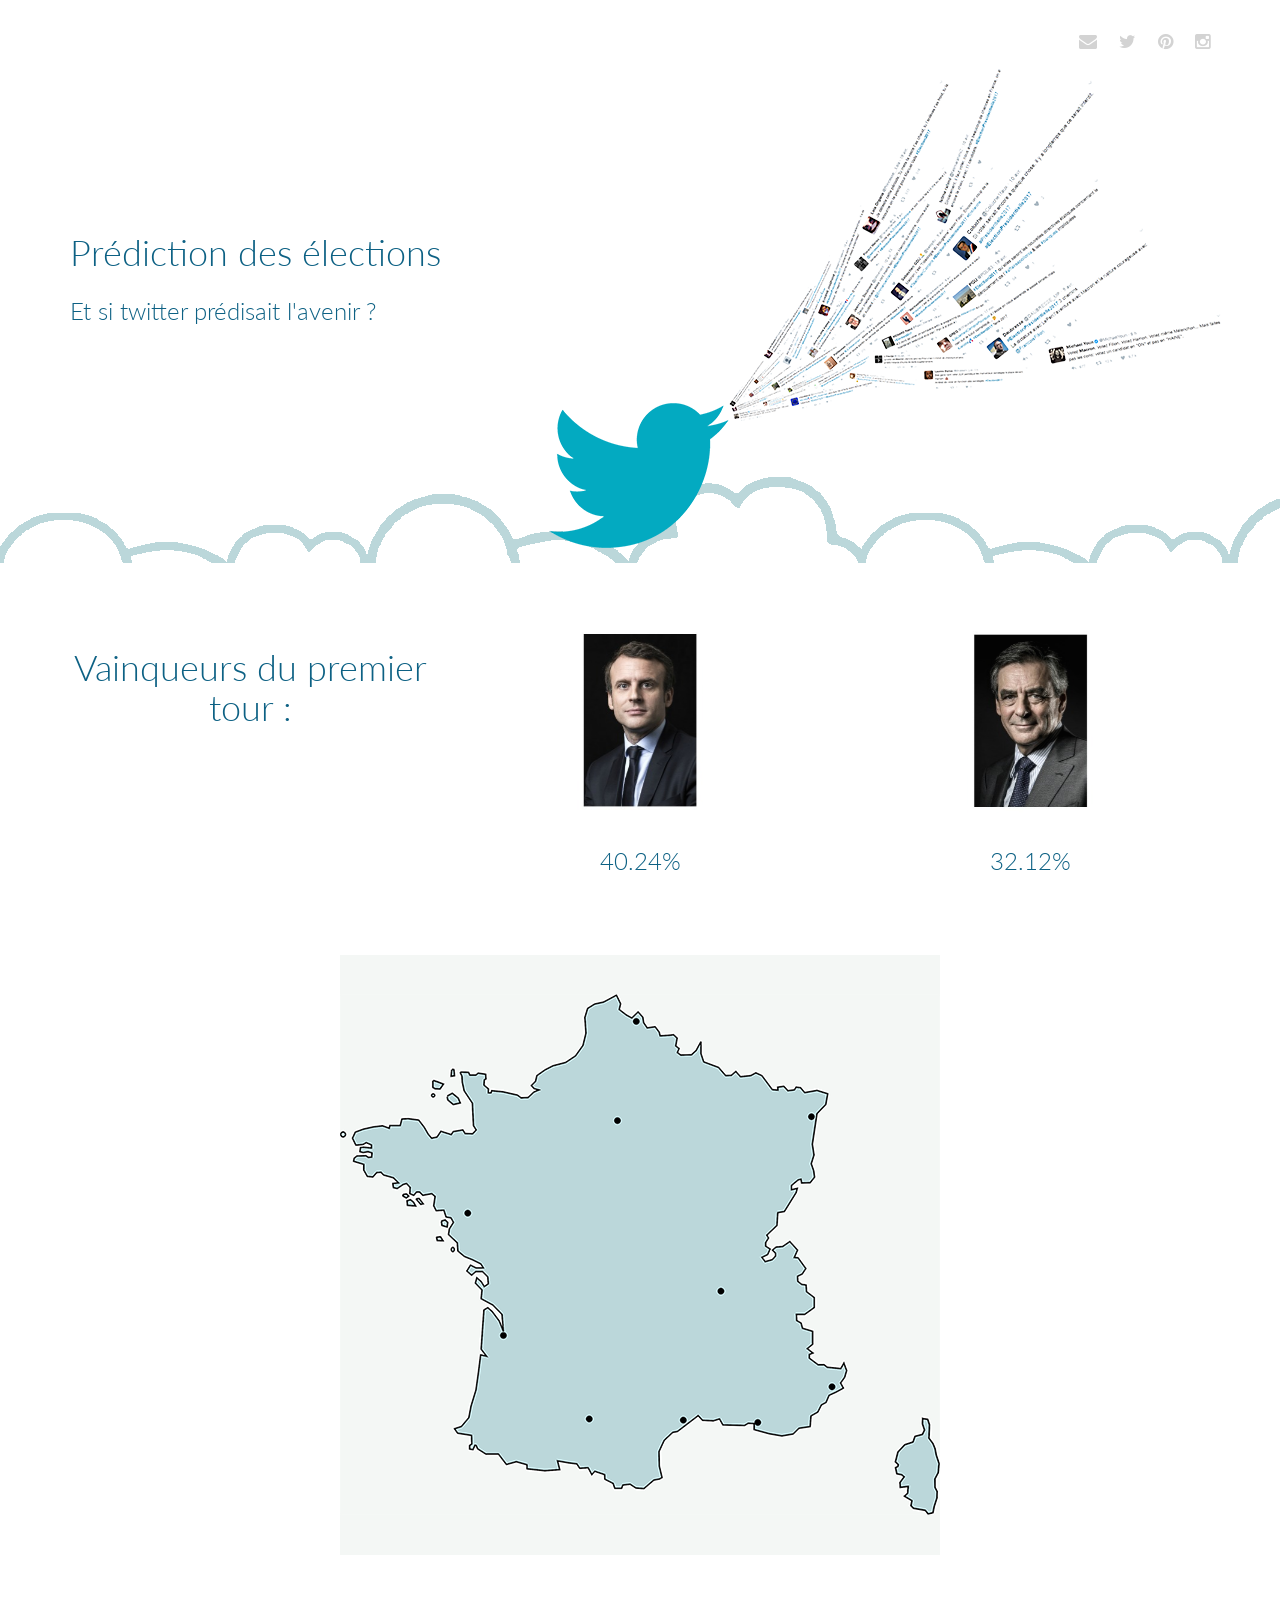
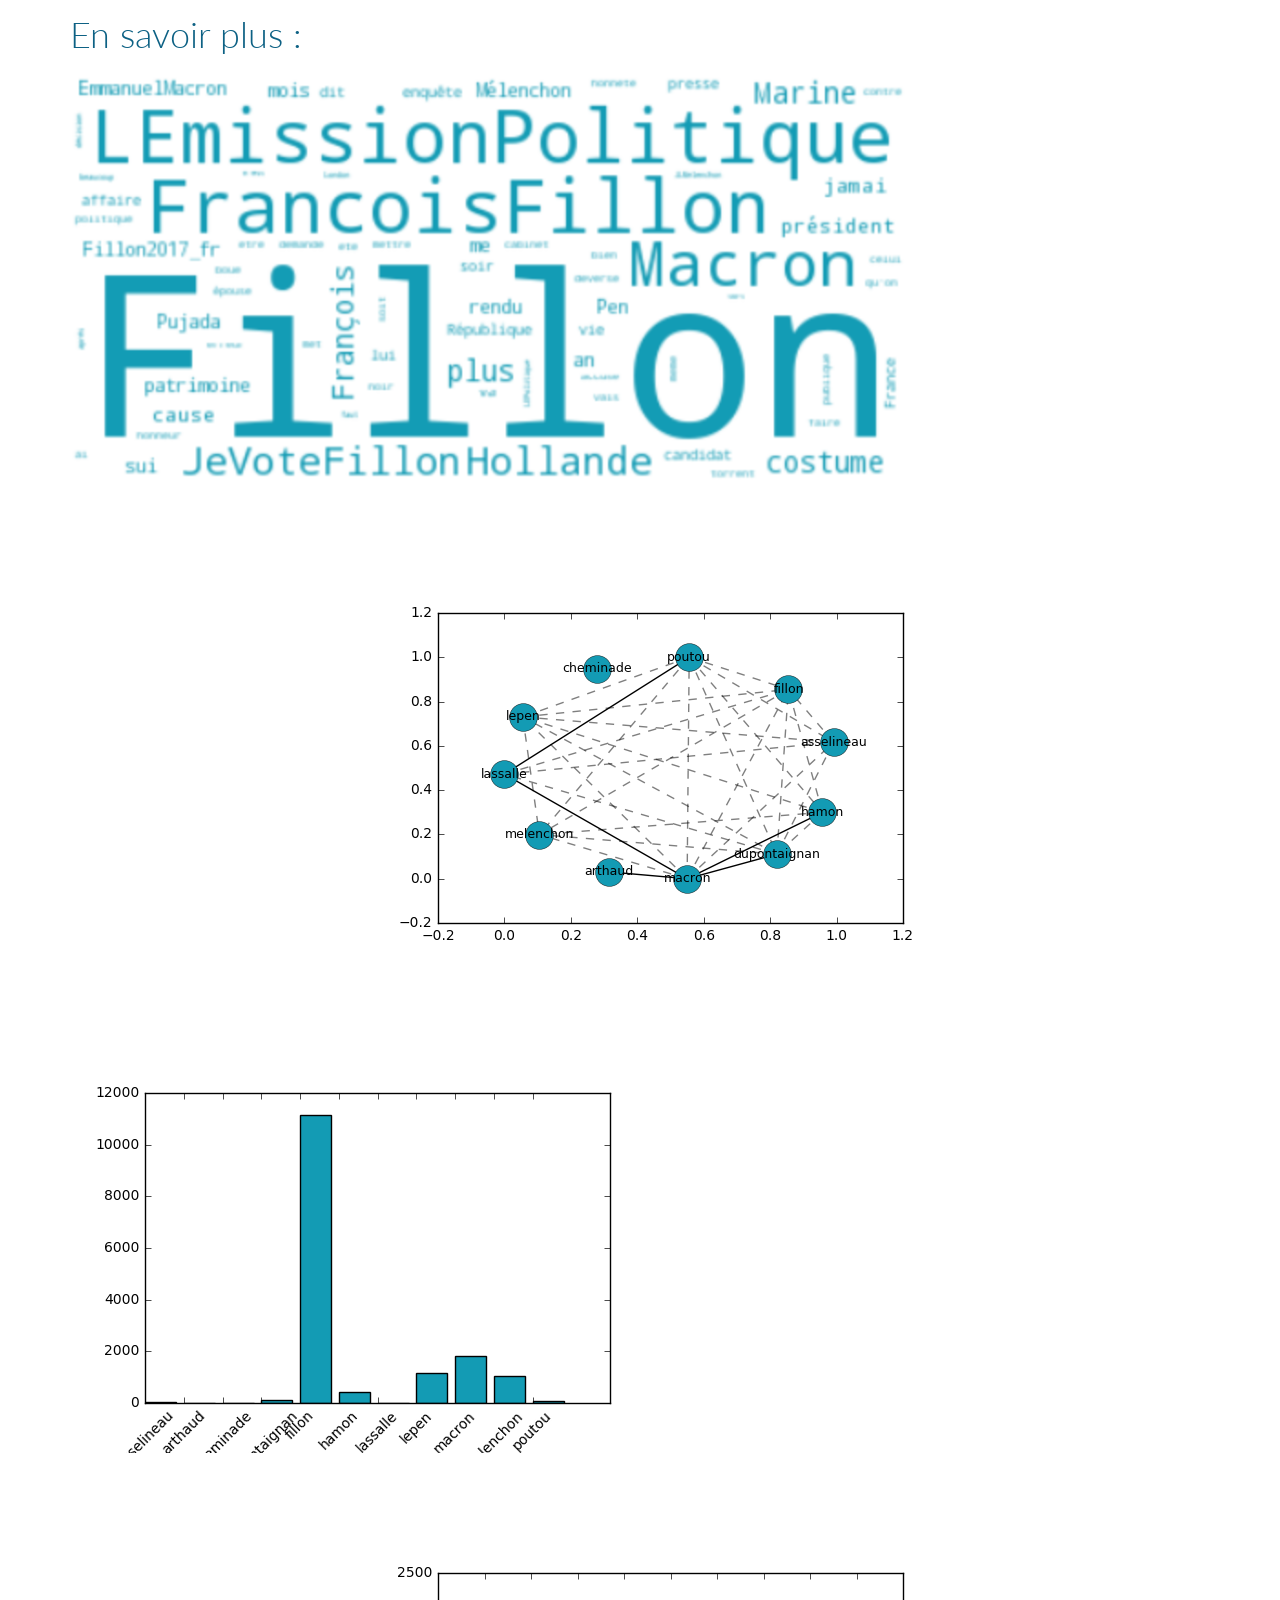
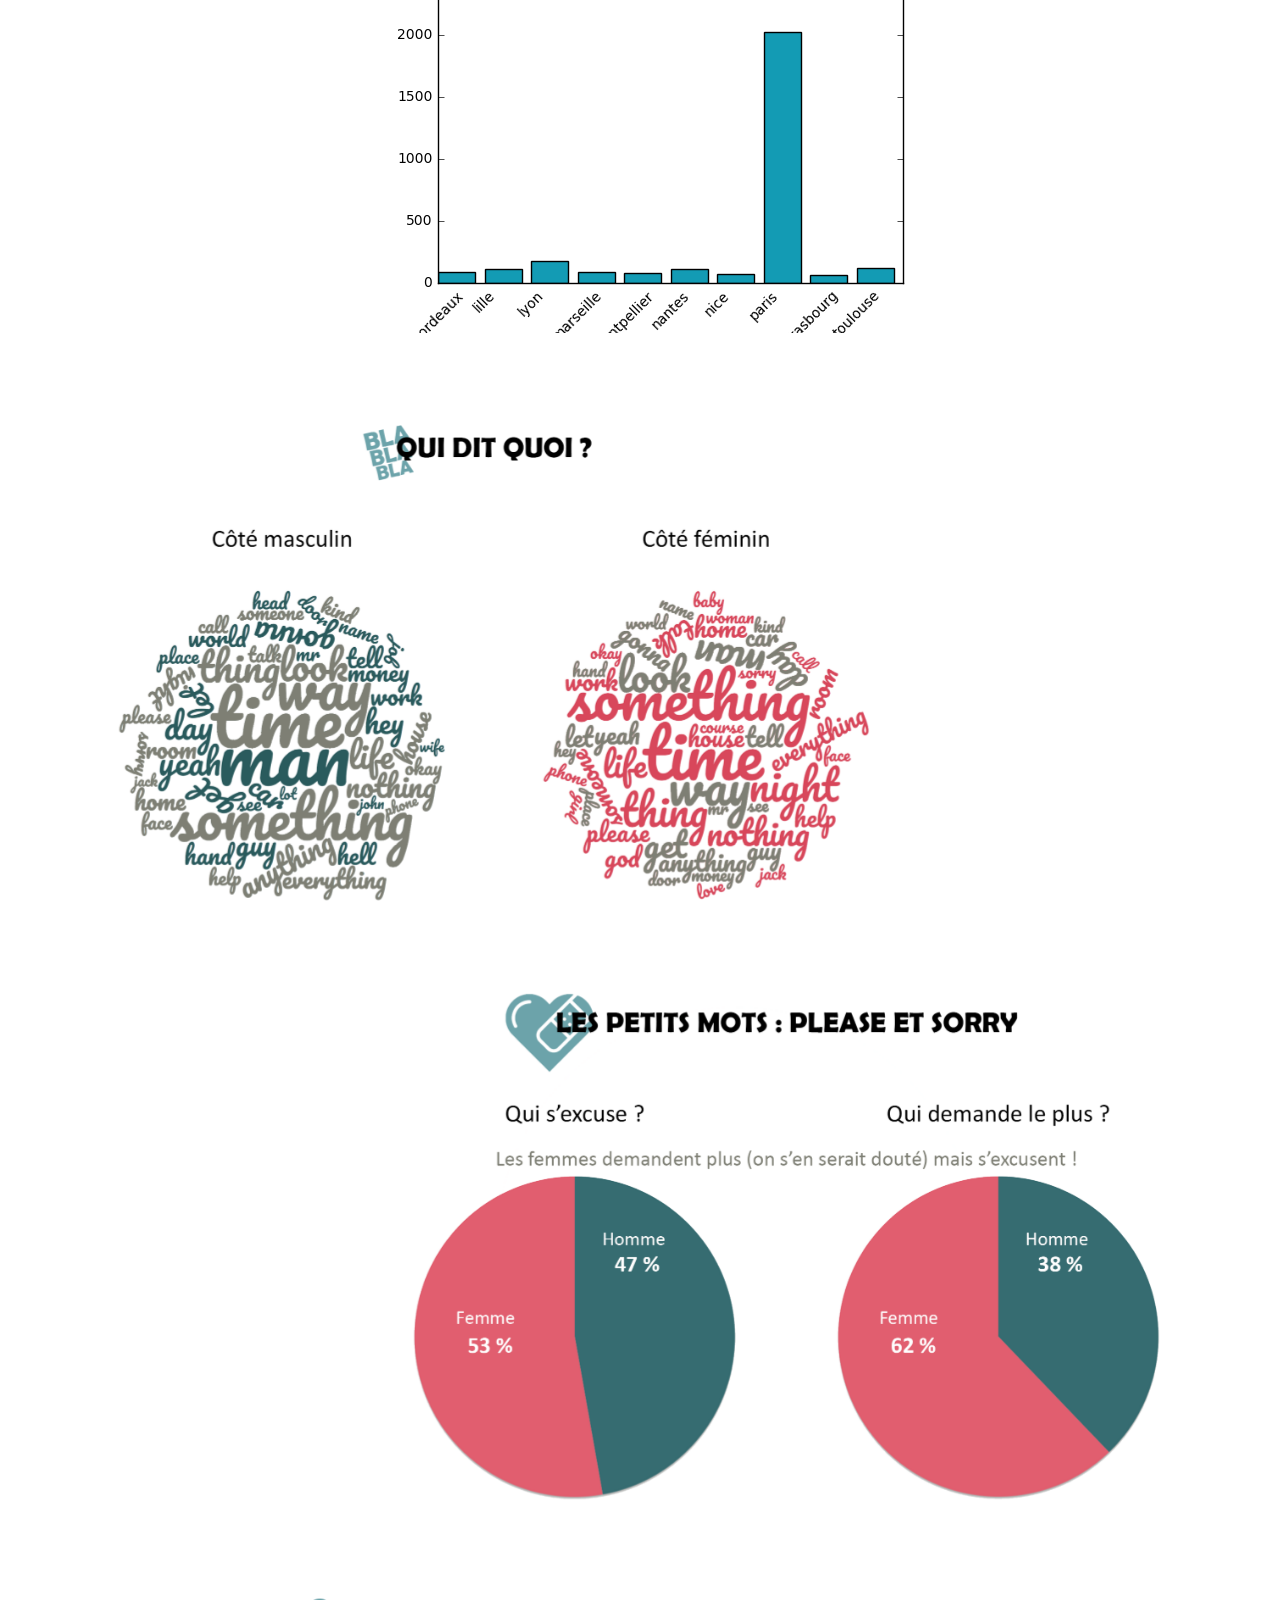
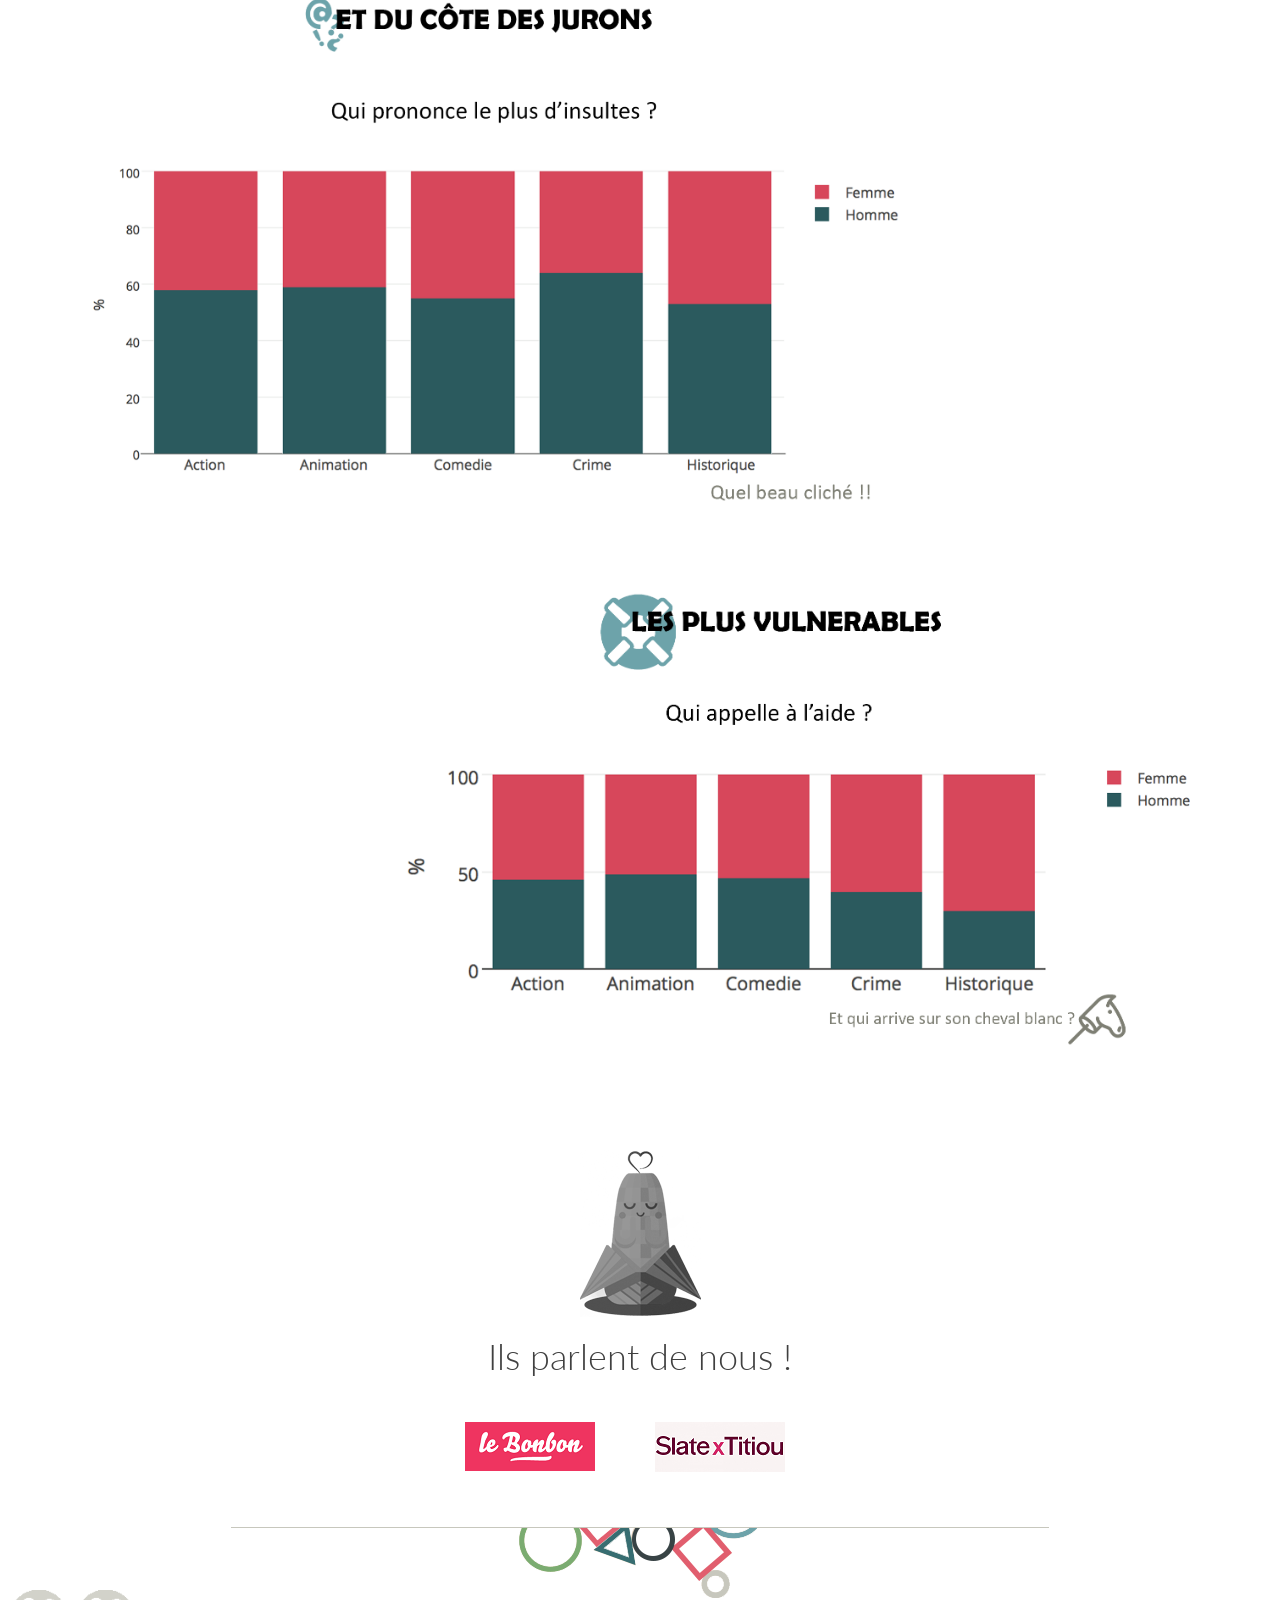
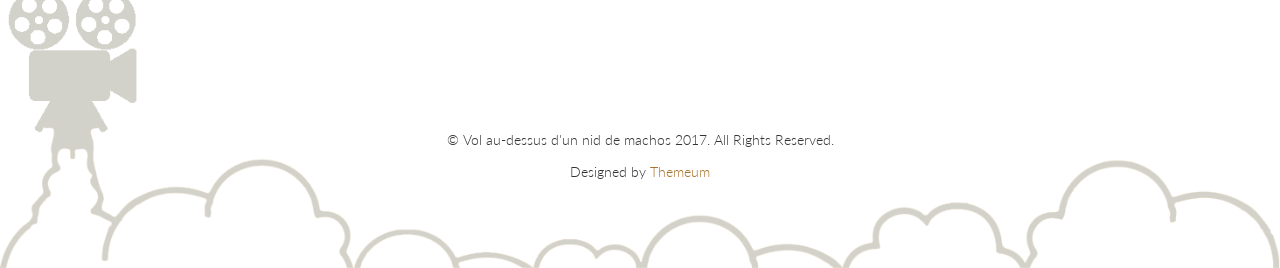
==== commit 0d9a70b1: "presque fini ;) <3" ====
--- a/v0/Site web/index.html
+++ b/v0/Site web/index.html
@@ -14,7 +14,7 @@
 <head>
     <meta charset="utf-8">
     <meta name="viewport" content="width=device-width, initial-scale=1.0">
-    <title>Vol au-dessus d'un nid de machos</title>
+    <title>Prédiction élection</title>
     <link href="css/bootstrap.min.css" rel="stylesheet">
     <link href="css/font-awesome.min.css" rel="stylesheet">
     <link href="css/animate.min.css" rel="stylesheet"> 
@@ -83,18 +83,18 @@
                 <div class="col-sm-4 text-center padding wow fadeIn" data-wow-duration="1000ms" data-wow-delay="600ms">
                     <div class="single-service">
                         <div class="wow scaleIn" data-wow-duration="500ms" data-wow-delay="600ms">
-                            <img src="images/home/Hamon.png" alt="">
-                        </div>
-                        <h2>36%</h2>
+                            <img src="images/home/Macron.png" alt="">
+                        </div>
+                        <h2>40.24%</h2>
                     </div>
                 </div>
 
                 <div class="col-sm-4 text-center padding wow fadeIn" data-wow-duration="1000ms" data-wow-delay="300ms">
                     <div class="single-service">
                         <div class="wow scaleIn" data-wow-duration="500ms" data-wow-delay="300ms">
-                            <img src="images/home/Hamon.png" alt="">
-                        </div>
-                        <h2>5%</h2>
+                            <img src="images/home/Fillon.png" alt="">
+                        </div>
+                        <h2>32.12%</h2>
                     </div>
                 </div>
             </div>
@@ -126,22 +126,22 @@
                 <div class="single-features">
                     <div class="col-sm-9 wow fadeInLeft" data-wow-duration="500ms" data-wow-delay="300ms">
                         <h1>En savoir plus :</h1>
-                        <img src="images/home/graphe2-3.png" class="img-responsive" alt="">
-                    </div>
-                </div>
-                <div class="single-features">
-                    <div class="col-sm-9 col-sm-offset-3 align-right wow fadeInRight" data-wow-duration="500ms" data-wow-delay="300ms">
-                        <img src="images/home/graphe3-3.png" class="img-responsive" alt="">
-                    </div>
-                </div>
-                <div class="single-features">
-                    <div class="col-sm-9 wow fadeInLeft" data-wow-duration="500ms" data-wow-delay="300ms">
-                        <img src="images/home/graphe1-3.png" class="img-responsive" alt="">
-                    </div>
-                </div>
-                <div class="single-features">
-                    <div class="col-sm-9 col-sm-offset-3 align-right wow fadeInRight" data-wow-duration="500ms" data-wow-delay="300ms">
-                        <img src="images/home/graphe5-3.png" class="img-responsive" alt="">
+                        <img src="images/home/wordcloud.png" class="img-responsive" alt="">
+                    </div>
+                </div>
+                <div class="single-features">
+                    <div class="col-sm-9 col-sm-offset-3 align-right wow fadeInRight" data-wow-duration="500ms" data-wow-delay="300ms">
+                        <img src="images/home/network_graph.png" class="img-responsive" alt="">
+                    </div>
+                </div>
+                <div class="single-features">
+                    <div class="col-sm-9 wow fadeInLeft" data-wow-duration="500ms" data-wow-delay="300ms">
+                        <img src="images/home/nb_tweet_candidat.png" class="img-responsive" alt="">
+                    </div>
+                </div>
+                <div class="single-features">
+                    <div class="col-sm-9 col-sm-offset-3 align-right wow fadeInRight" data-wow-duration="500ms" data-wow-delay="300ms">
+                        <img src="images/home/nb_tweet_ville.png" class="img-responsive" alt="">
                     </div>
                 </div>
                 <div class="single-features">
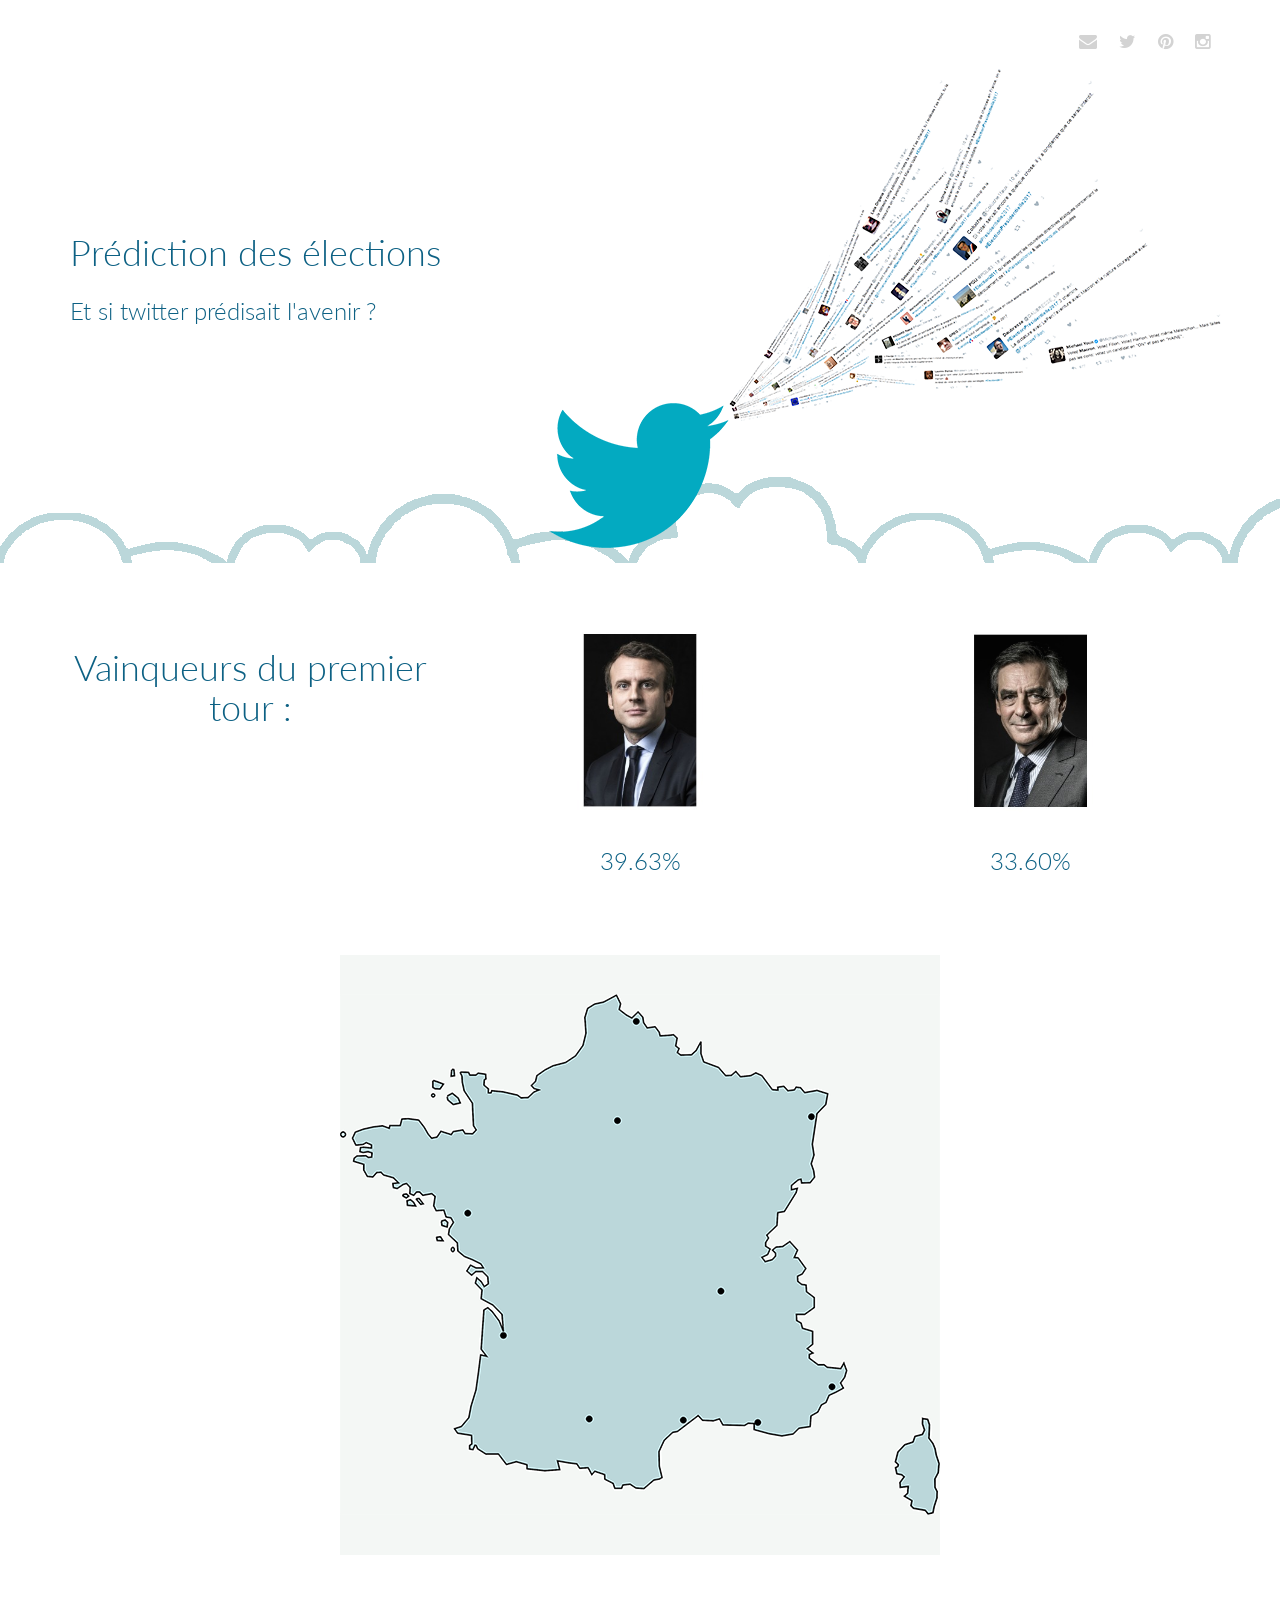
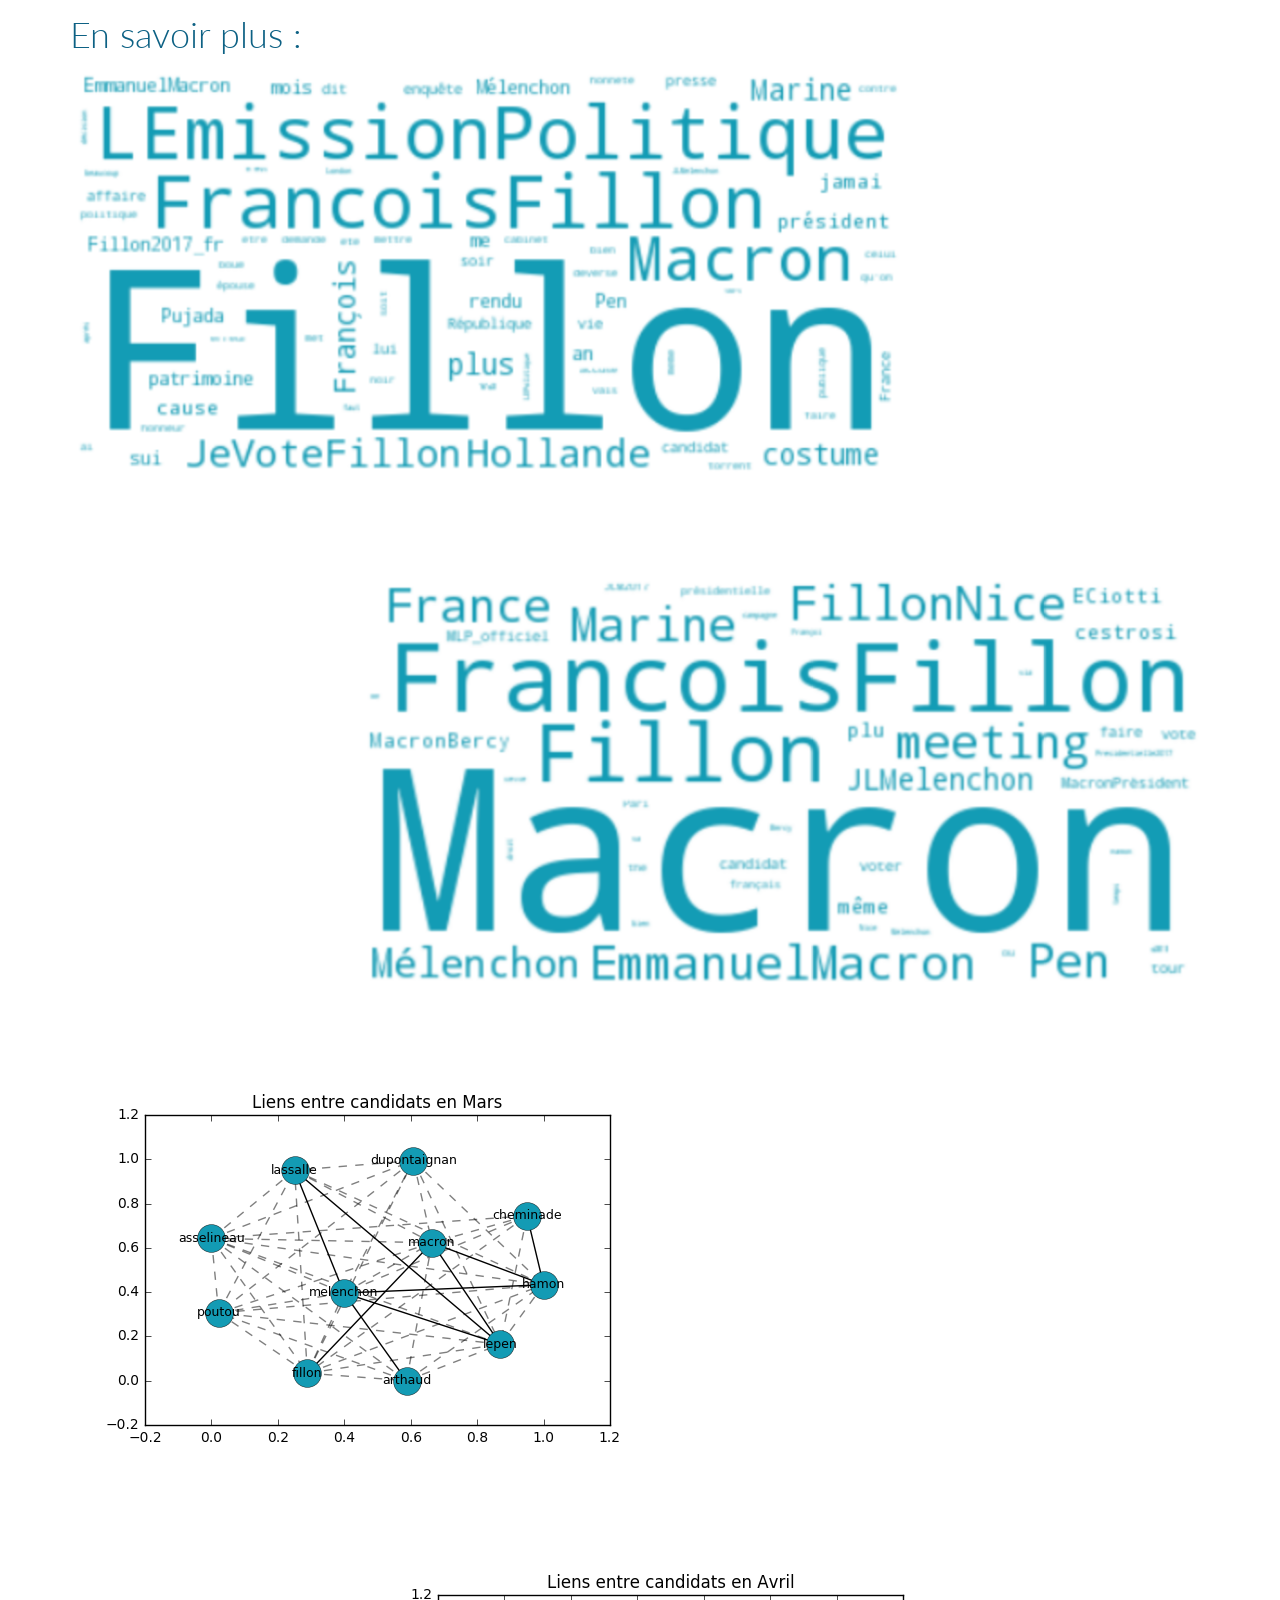
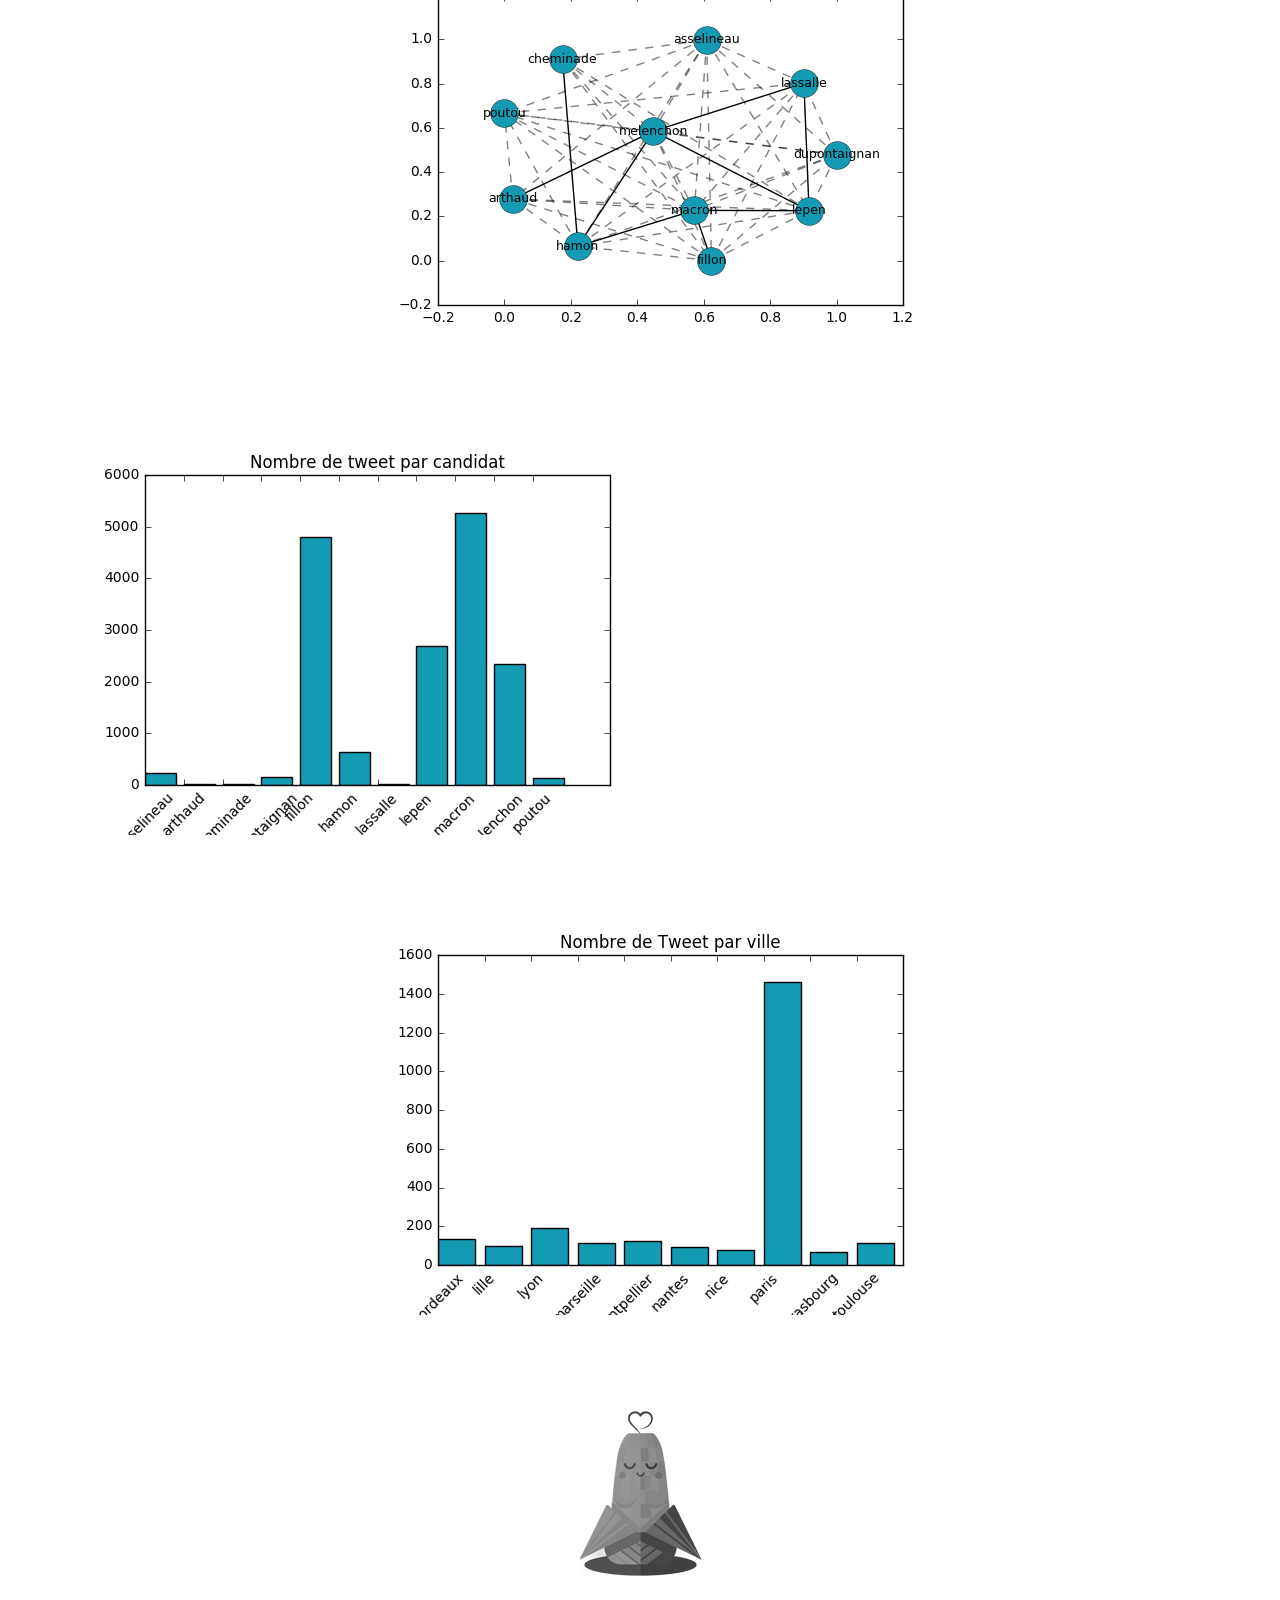
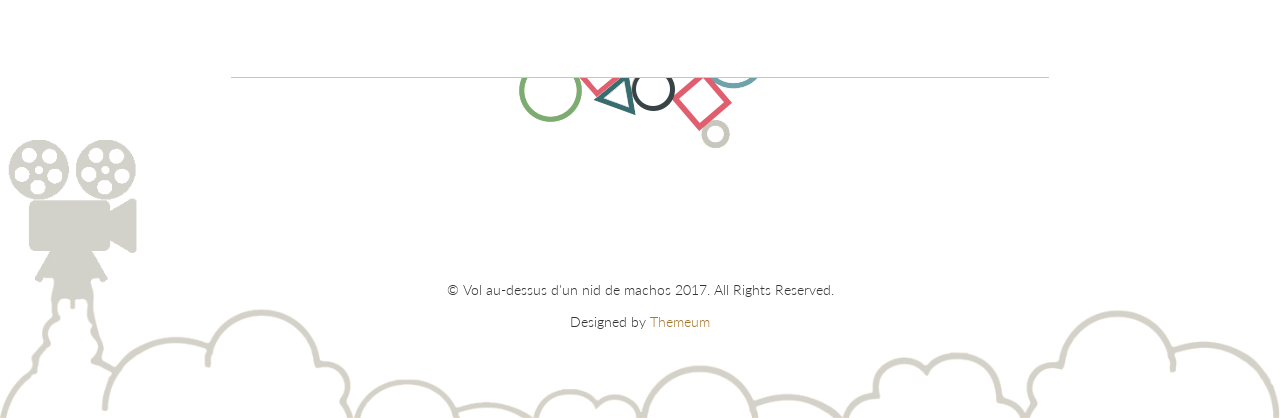
==== commit ae4f5d69: "les nouveaux docs <3 je t'aime" ====
--- a/v0/Site web/index.html
+++ b/v0/Site web/index.html
@@ -85,7 +85,7 @@
                         <div class="wow scaleIn" data-wow-duration="500ms" data-wow-delay="600ms">
                             <img src="images/home/Macron.png" alt="">
                         </div>
-                        <h2>40.24%</h2>
+                        <h2>39.63%</h2>
                     </div>
                 </div>
 
@@ -94,7 +94,7 @@
                         <div class="wow scaleIn" data-wow-duration="500ms" data-wow-delay="300ms">
                             <img src="images/home/Fillon.png" alt="">
                         </div>
-                        <h2>32.12%</h2>
+                        <h2>33.60%</h2>
                     </div>
                 </div>
             </div>
@@ -126,12 +126,22 @@
                 <div class="single-features">
                     <div class="col-sm-9 wow fadeInLeft" data-wow-duration="500ms" data-wow-delay="300ms">
                         <h1>En savoir plus :</h1>
-                        <img src="images/home/wordcloud.png" class="img-responsive" alt="">
+                        <img src="images/home/wordcloud_mars.png" class="img-responsive" alt="">
                     </div>
                 </div>
                 <div class="single-features">
                     <div class="col-sm-9 col-sm-offset-3 align-right wow fadeInRight" data-wow-duration="500ms" data-wow-delay="300ms">
-                        <img src="images/home/network_graph.png" class="img-responsive" alt="">
+                        <img src="images/home/wordcloud_avril.png" class="img-responsive" alt="">
+                    </div>
+                </div>
+                <div class="single-features">
+                    <div class="col-sm-9 wow fadeInLeft" data-wow-duration="500ms" data-wow-delay="300ms">
+                        <img src="images/home/network_graph_mars.png" class="img-responsive" alt="">
+                    </div>
+                </div>
+                <div class="single-features">
+                    <div class="col-sm-9 col-sm-offset-3 align-right wow fadeInRight" data-wow-duration="500ms" data-wow-delay="300ms">
+                        <img src="images/home/network_graph_avril.png" class="img-responsive" alt="">
                     </div>
                 </div>
                 <div class="single-features">
@@ -142,26 +152,6 @@
                 <div class="single-features">
                     <div class="col-sm-9 col-sm-offset-3 align-right wow fadeInRight" data-wow-duration="500ms" data-wow-delay="300ms">
                         <img src="images/home/nb_tweet_ville.png" class="img-responsive" alt="">
-                    </div>
-                </div>
-                <div class="single-features">
-                    <div class="col-sm-9 wow fadeInLeft" data-wow-duration="500ms" data-wow-delay="300ms">
-                        <img src="images/home/graphe6-4.png" class="img-responsive" alt="">
-                    </div>
-                </div>
-                <div class="single-features">
-                    <div class="col-sm-9 col-sm-offset-3 align-right wow fadeInRight" data-wow-duration="500ms" data-wow-delay="300ms">
-                        <img src="images/home/graphe8-3.png" class="img-responsive" alt="">
-                    </div>
-                </div>
-                <div class="single-features">
-                    <div class="col-sm-9 wow fadeInLeft" data-wow-duration="500ms" data-wow-delay="300ms">
-                        <img src="images/home/graphe7-3.png" class="img-responsive" alt="">
-                    </div>
-                </div>
-                <div class="single-features">
-                    <div class="col-sm-9 col-sm-offset-3 align-right wow fadeInRight" data-wow-duration="500ms" data-wow-delay="300ms">
-                        <img src="images/home/graphe4-3.png" class="img-responsive" alt="">
                     </div>
                 </div>
             </div>
@@ -175,15 +165,8 @@
                 <div class="col-sm-12">
                     <div class="clients text-center wow fadeInUp" data-wow-duration="500ms" data-wow-delay="300ms">
                         <p><img src="images/home/clients.png" class="img-responsive" alt=""></p>
-                        <h1 class="title">Ils parlent de nous !</h1>
                         </div>
                     <div class="clients-logo wow fadeIn" data-wow-duration="1000ms" data-wow-delay="600ms">
-                        <div class="col-xs-3 col-sm-2 col-xs-offset-3 col-sm-offset-4">
-                            <a href="https://www.lebonbon.fr/paris/societe/decryptage-de-films-quel-est-la-place-des-femmes-dans-le-cinema-7/"><img src="images/home/lebonbon.png" class="img-responsive" alt=""></a>
-                        </div>
-                        <div class="col-xs-3 col-sm-2 ">
-                            <a href="http://mailchi.mp/slate/intentions-de-vote-pige-cons?e=6cb11c5fce"><img src="images/home/slate.png" class="img-responsive" alt=""></a>
-                        </div>
                     </div>
                 </div>
             </div>
